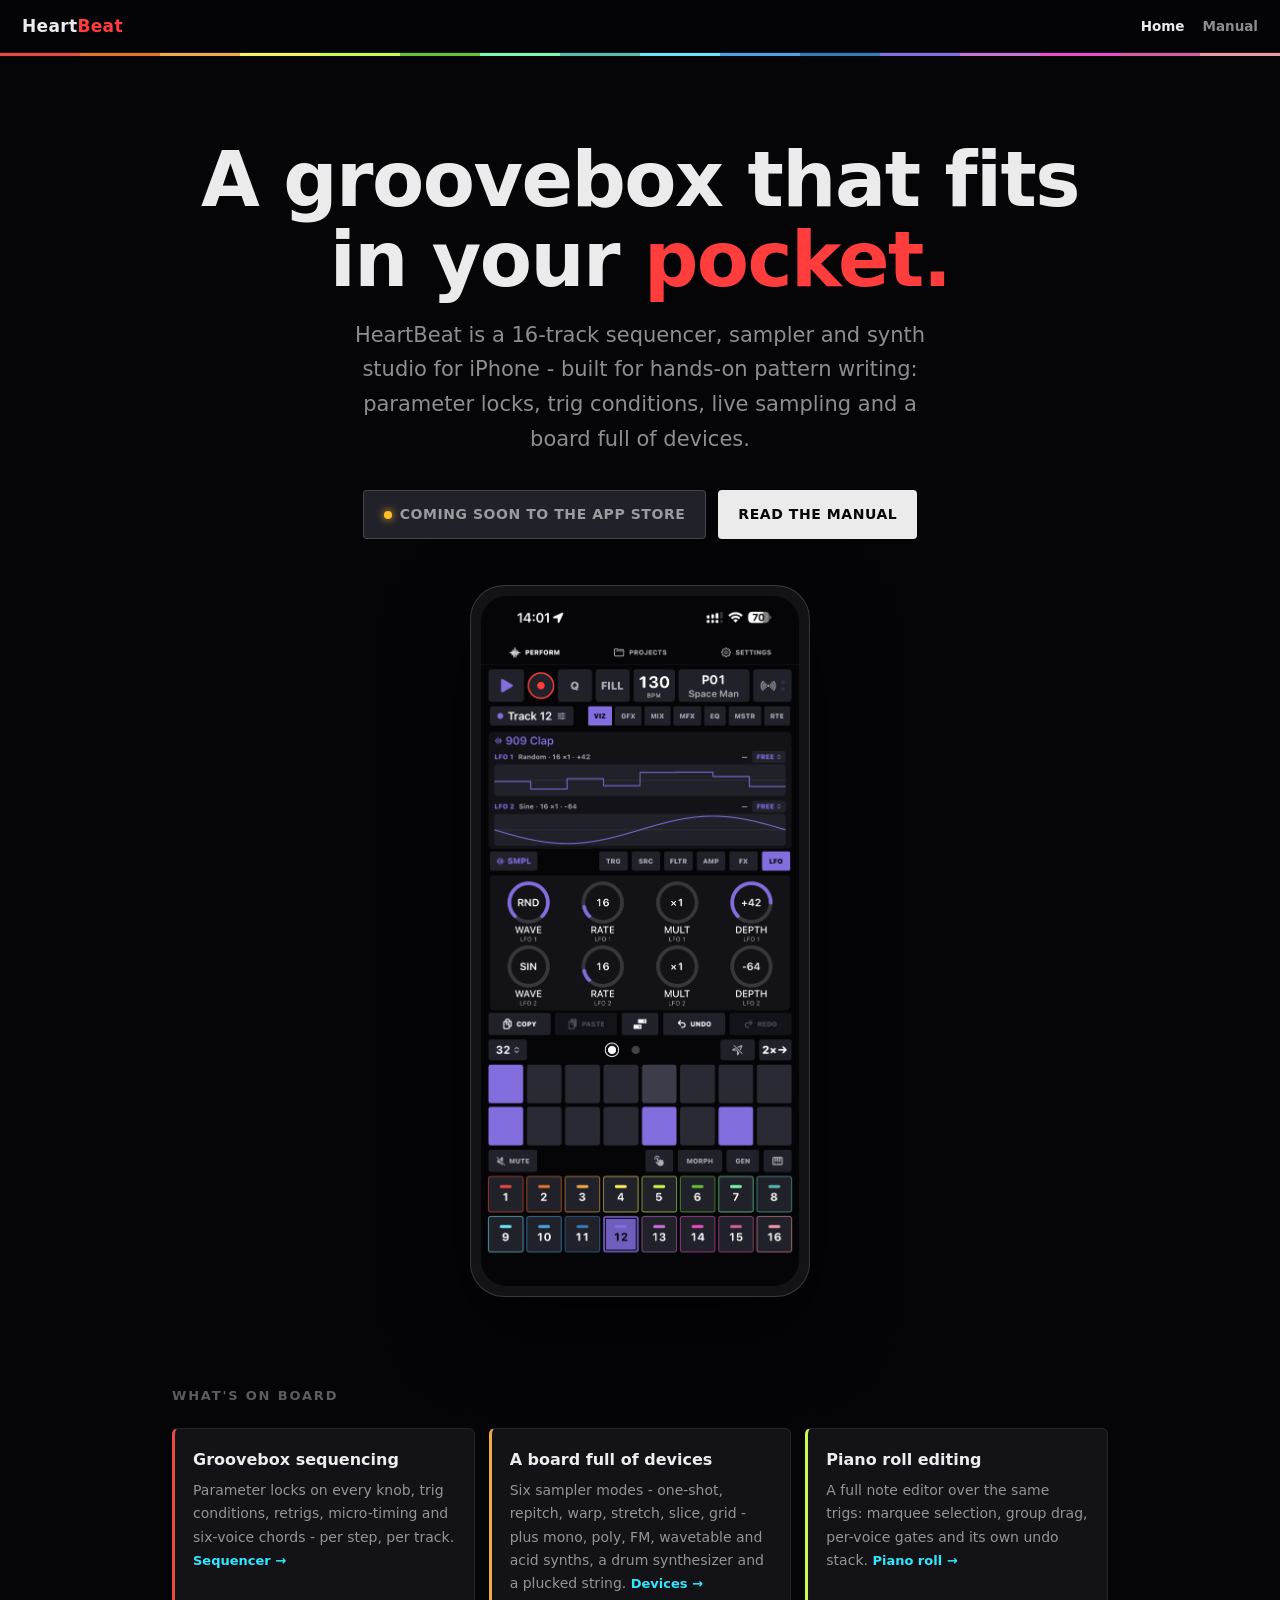
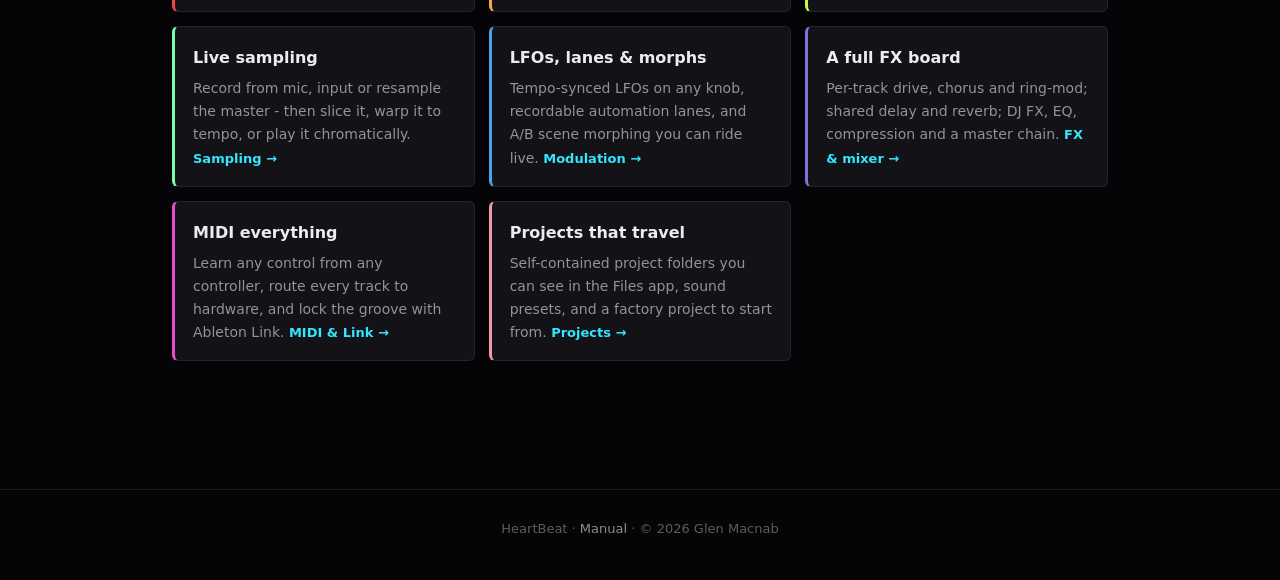
==== index.html @ 590a6a8e "Two instruments move in and projects fill an album: 808/909 drums, a Karplus string, 16 songs - Drum" ====
<!DOCTYPE html>
<html lang="en">
<head>
<meta charset="utf-8">
<meta name="viewport" content="width=device-width, initial-scale=1">
<title>HeartBeat · a groovebox in your pocket</title>
<meta name="description" content="HeartBeat is a groovebox-style sequencer, sampler and synth studio for iPhone: 16 tracks, parameter locks, trig conditions, a piano roll, live sampling and a full FX board.">
<link rel="stylesheet" href="style.css">
</head>
<body>

<header class="topbar">
  <a class="wordmark" href="index.html">Heart<span class="beat">Beat</span></a>
  <nav>
    <a href="index.html" class="active">Home</a>
    <a href="manual/index.html">Manual</a>
  </nav>
</header>
<div class="trackstripe"></div>

<section class="hero">
  <h1>A groovebox that fits<br>in your <span class="beat">pocket.</span></h1>
  <p class="tagline">
    HeartBeat is a 16-track sequencer, sampler and synth studio for iPhone  - 
    built for hands-on pattern writing: parameter locks, trig conditions,
    live sampling and a board full of devices.
  </p>
  <div class="cta-row">
    <span class="badge-soon"><span class="dot"></span>Coming soon to the App&nbsp;Store</span>
    <a class="btn-manual" href="manual/index.html">Read the manual</a>
  </div>

  <div class="phone">
    <img src="assets/shot-perform.png" alt="HeartBeat's Perform screen: transport, waveform display, knob page, step grid and track pads" width="860" height="1864">
  </div>
</section>

<section class="section">
  <h2>What's on board</h2>
  <div class="feature-grid">
    <div class="feature" style="--accent:var(--t0)">
      <h3>Groovebox sequencing</h3>
      <p>Parameter locks on every knob, trig conditions, retrigs, micro-timing
      and six-voice chords - per step, per track.
      <a href="manual/sequencer.html">Sequencer →</a></p>
    </div>
    <div class="feature" style="--accent:var(--t2)">
      <h3>A board full of devices</h3>
      <p>Six sampler modes - one-shot, repitch, warp, stretch, slice, grid  -
      plus mono, poly, FM, wavetable and acid synths, a drum synthesizer
      and a plucked string.
      <a href="manual/devices.html">Devices →</a></p>
    </div>
    <div class="feature" style="--accent:var(--t4)">
      <h3>Piano roll editing</h3>
      <p>A full note editor over the same trigs: marquee selection,
      group drag, per-voice gates and its own undo stack.
      <a href="manual/piano-roll.html">Piano roll →</a></p>
    </div>
    <div class="feature" style="--accent:var(--t6)">
      <h3>Live sampling</h3>
      <p>Record from mic, input or resample the master - then slice it, warp it
      to tempo, or play it chromatically.
      <a href="manual/sampling.html">Sampling →</a></p>
    </div>
    <div class="feature" style="--accent:var(--t9)">
      <h3>LFOs, lanes &amp; morphs</h3>
      <p>Tempo-synced LFOs on any knob, recordable automation lanes, and A/B
      scene morphing you can ride live.
      <a href="manual/modulation.html">Modulation →</a></p>
    </div>
    <div class="feature" style="--accent:var(--t11)">
      <h3>A full FX board</h3>
      <p>Per-track drive, chorus and ring-mod; shared delay and reverb; DJ FX,
      EQ, compression and a master chain.
      <a href="manual/fx-mixer.html">FX &amp; mixer →</a></p>
    </div>
    <div class="feature" style="--accent:var(--t13)">
      <h3>MIDI everything</h3>
      <p>Learn any control from any controller, route every track to hardware,
      and lock the groove with Ableton Link.
      <a href="manual/midi-link.html">MIDI &amp; Link →</a></p>
    </div>
    <div class="feature" style="--accent:var(--t15)">
      <h3>Projects that travel</h3>
      <p>Self-contained project folders you can see in the Files app, sound
      presets, and a factory project to start from.
      <a href="manual/projects.html">Projects →</a></p>
    </div>
  </div>
</section>

<footer>
  HeartBeat · <a href="manual/index.html">Manual</a> · © 2026 Glen Macnab
</footer>

</body>
</html>
---- style.css ----
/* HeartBeat site — the app's own visual language, translated to the web.
   Forced dark, one hue per track, cyan reserved for MIDI-learn, amber for locks,
   square corners. Colors sampled from HeartBeat/Theme.swift. */

:root {
  --bg: rgb(5, 5, 8);
  --surface: rgb(33, 33, 42);
  --elevated: rgb(18, 18, 23);
  --step-off: rgb(42, 42, 52);
  --step-accent: rgb(60, 60, 74);
  --hairline: rgba(255, 255, 255, 0.16);
  --hairline-soft: rgba(255, 255, 255, 0.08);
  --amber: rgb(255, 191, 38);
  --cyan: rgb(51, 230, 255);
  --red: rgb(255, 61, 61);
  --violet: rgb(194, 143, 255);
  --text: rgba(255, 255, 255, 0.92);
  --text-dim: rgba(255, 255, 255, 0.55);
  --text-faint: rgba(255, 255, 255, 0.35);

  /* The default track sweep (Theme.defaultTrackSlots) */
  --t0: rgb(235, 74, 65);   --t1: rgb(229, 116, 46);  --t2: rgb(242, 169, 72);
  --t3: rgb(252, 241, 94);  --t4: rgb(203, 249, 79);  --t5: rgb(103, 192, 57);
  --t6: rgb(122, 251, 175); --t7: rgb(86, 188, 175);  --t8: rgb(109, 230, 252);
  --t9: rgb(75, 162, 232);  --t10: rgb(54, 123, 187); --t11: rgb(132, 109, 221);
  --t12: rgb(202, 114, 222);--t13: rgb(235, 76, 206); --t14: rgb(212, 93, 158);
  --t15: rgb(240, 153, 167);

  --r: 4px;           /* the app's squared-up corner */
  --r-panel: 6px;
  --font: -apple-system, "SF Pro Text", system-ui, "Segoe UI", Roboto, sans-serif;
  --mono: ui-monospace, "SF Mono", SFMono-Regular, Menlo, Consolas, monospace;
}

* { margin: 0; padding: 0; box-sizing: border-box; }

html { scroll-behavior: smooth; }

body {
  background: var(--bg);
  color: var(--text);
  font-family: var(--font);
  font-size: 16px;
  line-height: 1.65;
  -webkit-font-smoothing: antialiased;
}

::selection { background: rgba(51, 230, 255, 0.25); }

a { color: var(--cyan); text-decoration: none; }
a:hover { text-decoration: underline; }

code {
  font-family: var(--mono);
  font-size: 0.85em;
  background: var(--surface);
  border: 1px solid var(--hairline-soft);
  border-radius: 3px;
  padding: 0.1em 0.4em;
}

/* ---------- chrome shared by every page ---------- */

.topbar {
  position: sticky;
  top: 0;
  z-index: 50;
  display: flex;
  align-items: center;
  gap: 14px;
  padding: 12px 22px;
  background: rgba(5, 5, 8, 0.88);
  backdrop-filter: blur(12px);
  -webkit-backdrop-filter: blur(12px);
  border-bottom: 1px solid var(--hairline-soft);
}

.topbar .wordmark {
  font-weight: 800;
  font-size: 17px;
  letter-spacing: 0.02em;
  color: var(--text);
}
.topbar .wordmark:hover { text-decoration: none; }
.topbar .wordmark .beat { color: var(--red); }

.topbar nav { margin-left: auto; display: flex; gap: 18px; }
.topbar nav a {
  color: var(--text-dim);
  font-size: 13.5px;
  font-weight: 600;
}
.topbar nav a:hover { color: var(--text); text-decoration: none; }
.topbar nav a.active { color: var(--text); }

/* The 16-track rainbow hairline — the site's signature stripe. */
.trackstripe {
  height: 3px;
  background: linear-gradient(90deg,
    var(--t0) 0 6.25%,  var(--t1) 0 12.5%,  var(--t2) 0 18.75%, var(--t3) 0 25%,
    var(--t4) 0 31.25%, var(--t5) 0 37.5%,  var(--t6) 0 43.75%, var(--t7) 0 50%,
    var(--t8) 0 56.25%, var(--t9) 0 62.5%,  var(--t10) 0 68.75%, var(--t11) 0 75%,
    var(--t12) 0 81.25%, var(--t13) 0 87.5%, var(--t14) 0 93.75%, var(--t15) 0 100%);
}

footer {
  margin-top: 80px;
  padding: 28px 22px 40px;
  border-top: 1px solid var(--hairline-soft);
  color: var(--text-faint);
  font-size: 13px;
  text-align: center;
}
footer a { color: var(--text-dim); }

/* ---------- landing ---------- */

.hero {
  max-width: 980px;
  margin: 0 auto;
  padding: 84px 22px 40px;
  text-align: center;
}

.hero h1 {
  font-size: clamp(42px, 8vw, 76px);
  font-weight: 800;
  letter-spacing: -0.02em;
  line-height: 1.05;
}
.hero h1 .beat { color: var(--red); }

.hero .tagline {
  margin: 18px auto 0;
  max-width: 620px;
  font-size: clamp(17px, 2.6vw, 21px);
  color: var(--text-dim);
}

.hero .cta-row {
  margin-top: 34px;
  display: flex;
  gap: 12px;
  justify-content: center;
  flex-wrap: wrap;
}

.badge-soon {
  display: inline-flex;
  align-items: center;
  gap: 8px;
  padding: 12px 20px;
  background: var(--surface);
  border: 1px solid var(--hairline);
  border-radius: var(--r);
  font-weight: 700;
  font-size: 14px;
  color: var(--text-dim);
  letter-spacing: 0.04em;
  text-transform: uppercase;
}
.badge-soon .dot {
  width: 8px; height: 8px; border-radius: 50%;
  background: var(--amber);
  box-shadow: 0 0 8px var(--amber);
}

.btn-manual {
  display: inline-flex;
  align-items: center;
  padding: 12px 20px;
  background: var(--text);
  color: var(--bg) !important;
  border-radius: var(--r);
  font-weight: 700;
  font-size: 14px;
  letter-spacing: 0.04em;
  text-transform: uppercase;
}
.btn-manual:hover { text-decoration: none; opacity: 0.85; }

.section {
  max-width: 980px;
  margin: 0 auto;
  padding: 48px 22px;
}

.section h2 {
  font-size: 13px;
  font-weight: 800;
  letter-spacing: 0.14em;
  text-transform: uppercase;
  color: var(--text-faint);
  margin-bottom: 22px;
}

.feature-grid {
  display: grid;
  grid-template-columns: repeat(auto-fill, minmax(280px, 1fr));
  gap: 14px;
}

.feature {
  background: var(--elevated);
  border: 1px solid var(--hairline-soft);
  border-left: 3px solid var(--accent, var(--t8));
  border-radius: var(--r-panel);
  padding: 18px 18px 16px;
}
.feature h3 { font-size: 16px; font-weight: 700; margin-bottom: 6px; }
.feature p { font-size: 14px; color: var(--text-dim); }
.feature a { font-size: 13px; font-weight: 600; }

/* ---------- screenshots ---------- */

.phone {
  max-width: 340px;
  margin: 46px auto 0;
  border: 1px solid var(--hairline);
  border-radius: 34px;
  padding: 10px;
  background: var(--elevated);
  box-shadow: 0 30px 80px rgba(0, 0, 0, 0.6);
}
.phone img {
  display: block;
  width: 100%;
  height: auto;
  border-radius: 26px;
}

.shot {
  display: block;
  width: min(320px, 100%);
  height: auto;
  margin: 20px auto;
  border: 1px solid var(--hairline-soft);
  border-radius: 14px;
}
.shot-row {
  display: flex;
  gap: 14px;
  flex-wrap: wrap;
  justify-content: center;
  margin: 20px 0;
}
.shot-row .shot { margin: 0; flex: 0 1 240px; }

/* ---------- manual layout ---------- */

.manual {
  display: grid;
  grid-template-columns: 230px minmax(0, 1fr);
  gap: 40px;
  max-width: 1080px;
  margin: 0 auto;
  padding: 34px 22px 60px;
}

.manual aside {
  position: sticky;
  top: 76px;
  align-self: start;
  font-size: 13.5px;
}
.manual aside .group {
  font-size: 10.5px;
  font-weight: 800;
  letter-spacing: 0.12em;
  text-transform: uppercase;
  color: var(--text-faint);
  margin: 18px 0 6px;
}
.manual aside a {
  display: block;
  color: var(--text-dim);
  padding: 4px 10px;
  border-left: 2px solid transparent;
  font-weight: 600;
}
.manual aside a:hover { color: var(--text); text-decoration: none; }
.manual aside a.here {
  color: var(--text);
  border-left-color: var(--accent, var(--cyan));
  background: linear-gradient(90deg, rgba(255,255,255,0.05), transparent);
}

.manual article { min-width: 0; }

.manual article h1 {
  font-size: 34px;
  font-weight: 800;
  letter-spacing: -0.01em;
  margin-bottom: 6px;
}
.manual article .lede {
  color: var(--text-dim);
  font-size: 17px;
  margin-bottom: 30px;
  max-width: 62ch;
}
.manual article h2 {
  font-size: 22px;
  font-weight: 800;
  margin: 44px 0 12px;
  padding-top: 18px;
  border-top: 1px solid var(--hairline-soft);
}
.manual article h2:first-of-type { border-top: none; padding-top: 0; }
.manual article h3 {
  font-size: 16px;
  font-weight: 700;
  margin: 26px 0 8px;
}
.manual article p { margin: 10px 0; max-width: 70ch; }
.manual article ul, .manual article ol { margin: 10px 0 10px 22px; max-width: 66ch; }
.manual article li { margin: 5px 0; }

/* a physical control / button name */
.key {
  display: inline-block;
  font-size: 0.8em;
  font-weight: 800;
  letter-spacing: 0.05em;
  background: var(--surface);
  border: 1px solid var(--hairline);
  border-bottom-width: 2px;
  border-radius: 3px;
  padding: 0.05em 0.5em;
  vertical-align: 0.05em;
}
.key.amber { color: var(--amber); }
.key.cyan { color: var(--cyan); }
.key.red { color: var(--red); }

/* callouts */
.tip, .note {
  border-radius: var(--r-panel);
  border: 1px solid var(--hairline-soft);
  padding: 12px 16px;
  margin: 16px 0;
  font-size: 14.5px;
  max-width: 70ch;
  background: var(--elevated);
}
.tip { border-left: 3px solid var(--t6); }
.note { border-left: 3px solid var(--amber); }
.tip strong:first-child, .note strong:first-child {
  text-transform: uppercase;
  font-size: 11px;
  letter-spacing: 0.1em;
  display: block;
  margin-bottom: 3px;
  color: var(--text-dim);
}

/* parameter tables */
table {
  width: 100%;
  border-collapse: collapse;
  margin: 14px 0 22px;
  font-size: 14px;
}
th {
  text-align: left;
  font-size: 10.5px;
  font-weight: 800;
  letter-spacing: 0.1em;
  text-transform: uppercase;
  color: var(--text-faint);
  padding: 6px 12px;
  border-bottom: 1px solid var(--hairline);
}
td {
  padding: 7px 12px;
  border-bottom: 1px solid var(--hairline-soft);
  vertical-align: top;
}
td:first-child {
  font-family: var(--mono);
  font-size: 12.5px;
  font-weight: 700;
  white-space: nowrap;
}
td:last-child { color: var(--text-dim); }
.tablewrap { overflow-x: auto; }

/* page-turn footer nav */
.pagenav {
  display: flex;
  justify-content: space-between;
  gap: 12px;
  margin-top: 56px;
  padding-top: 18px;
  border-top: 1px solid var(--hairline-soft);
}
.pagenav a {
  background: var(--elevated);
  border: 1px solid var(--hairline-soft);
  border-radius: var(--r);
  padding: 12px 16px;
  font-weight: 700;
  font-size: 14px;
  color: var(--text);
  flex: 0 1 auto;
}
.pagenav a small {
  display: block;
  font-weight: 600;
  font-size: 10.5px;
  letter-spacing: 0.1em;
  text-transform: uppercase;
  color: var(--text-faint);
}
.pagenav a:hover { text-decoration: none; border-color: var(--hairline); }
.pagenav .next { margin-left: auto; text-align: right; }

@media (max-width: 760px) {
  .manual { grid-template-columns: 1fr; gap: 8px; }
  .manual aside {
    position: static;
    display: flex;
    flex-wrap: wrap;
    gap: 2px 10px;
    padding-bottom: 14px;
    border-bottom: 1px solid var(--hairline-soft);
  }
  .manual aside .group { width: 100%; margin: 8px 0 2px; }
  .manual aside a { border-left: none; padding: 2px 4px; }
}
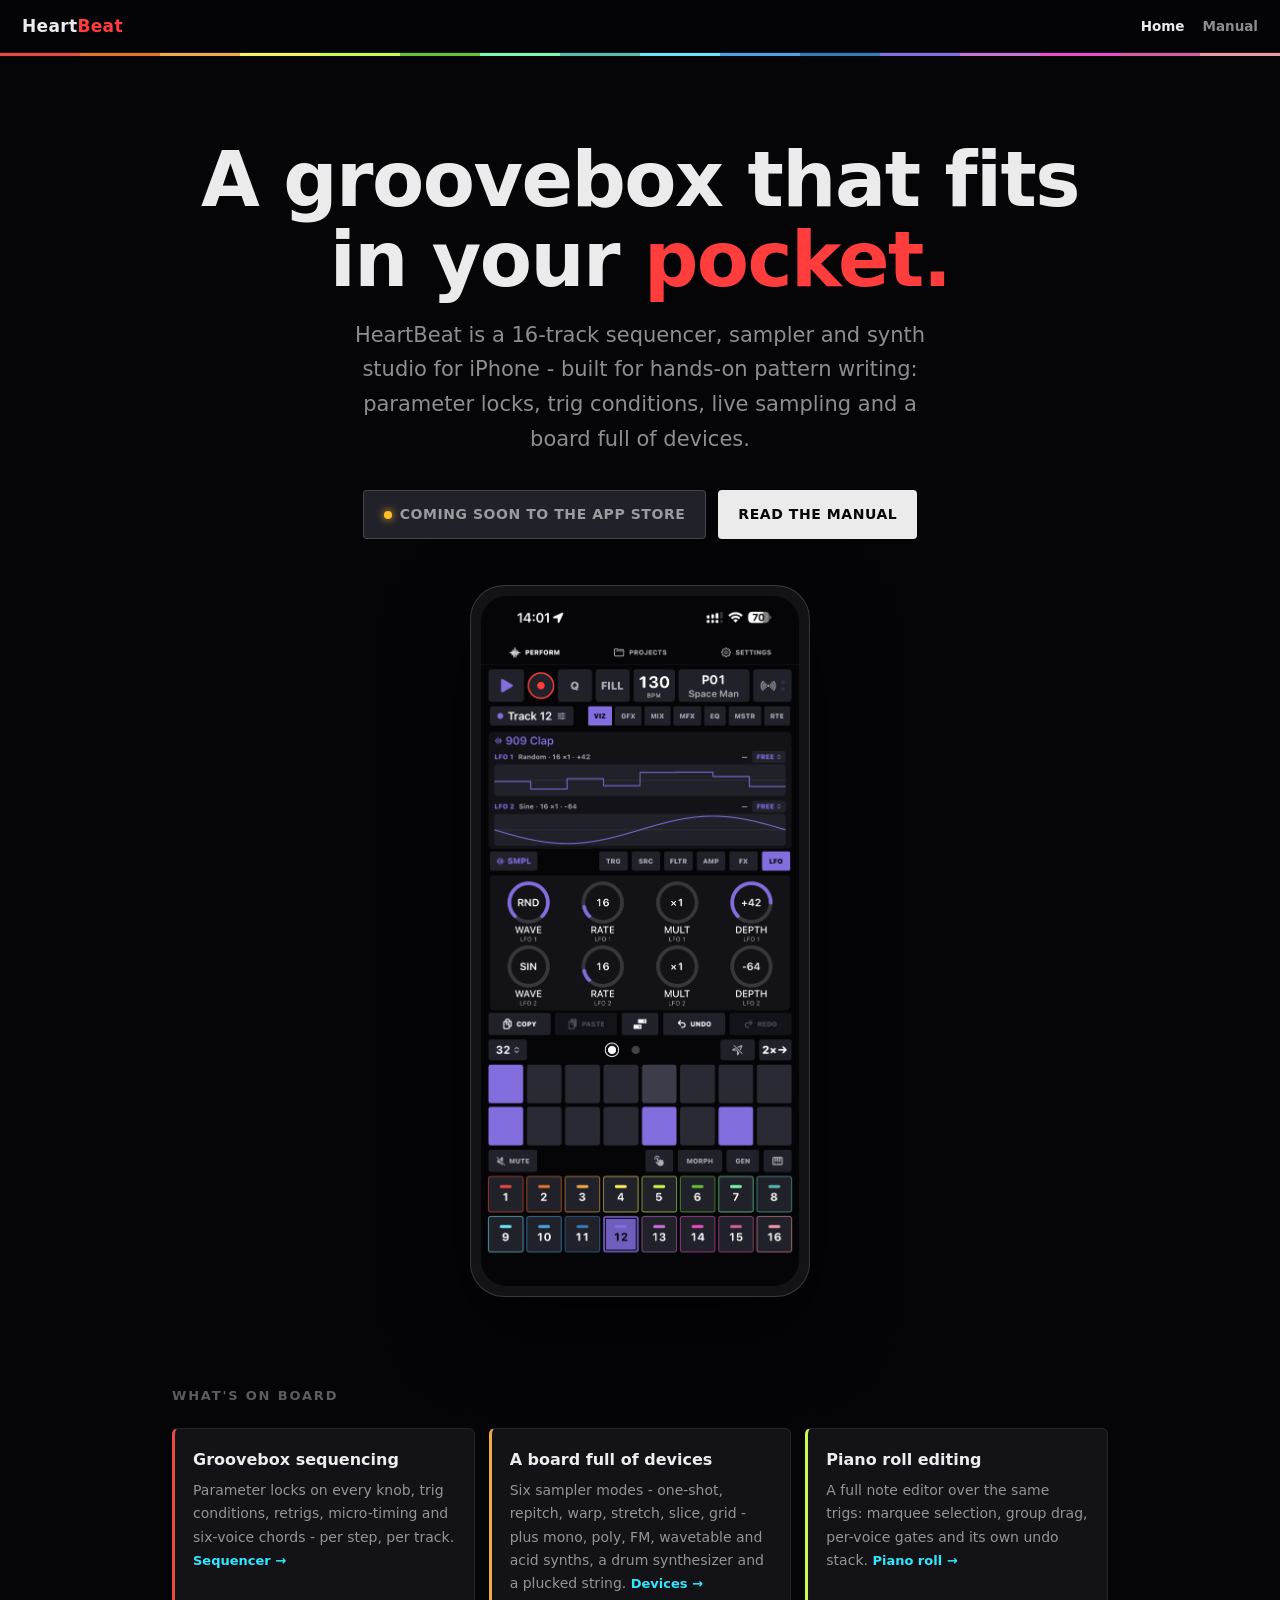
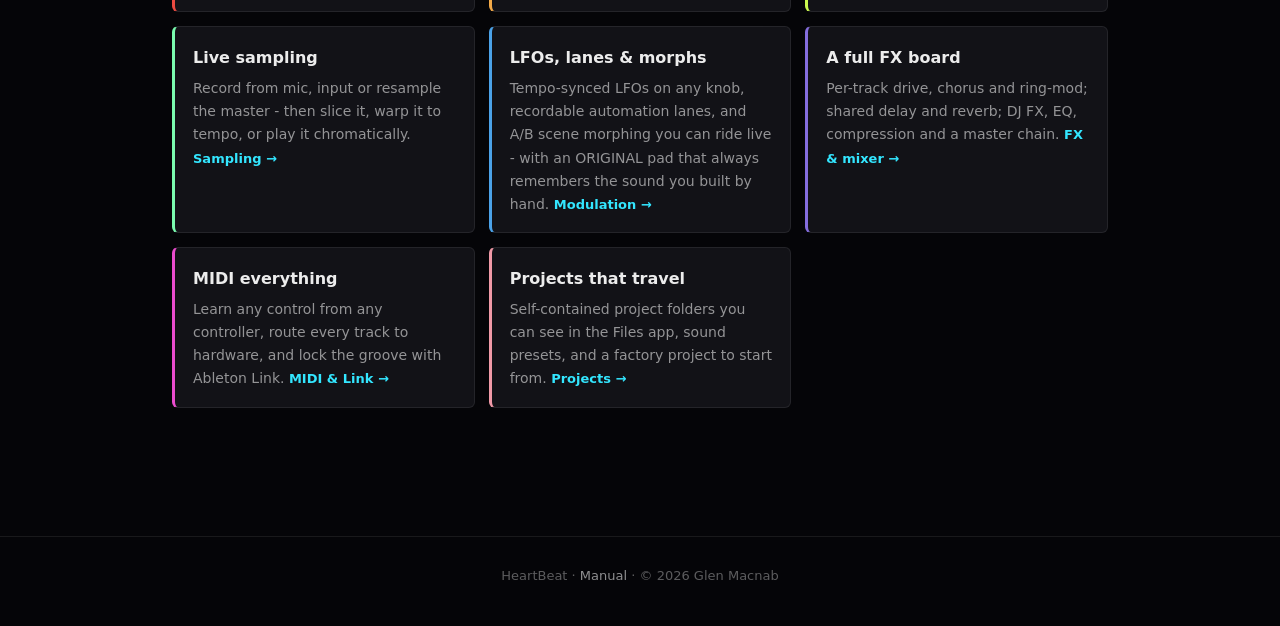
==== commit 56092d4c: "The manual learns what build 8 knows: ORIGINAL's safety net, project colors, the named header Co-Aut" ====
--- a/index.html
+++ b/index.html
@@ -66,7 +66,8 @@
     <div class="feature" style="--accent:var(--t9)">
       <h3>LFOs, lanes &amp; morphs</h3>
       <p>Tempo-synced LFOs on any knob, recordable automation lanes, and A/B
-      scene morphing you can ride live.
+      scene morphing you can ride live - with an ORIGINAL pad that always
+      remembers the sound you built by hand.
       <a href="manual/modulation.html">Modulation →</a></p>
     </div>
     <div class="feature" style="--accent:var(--t11)">
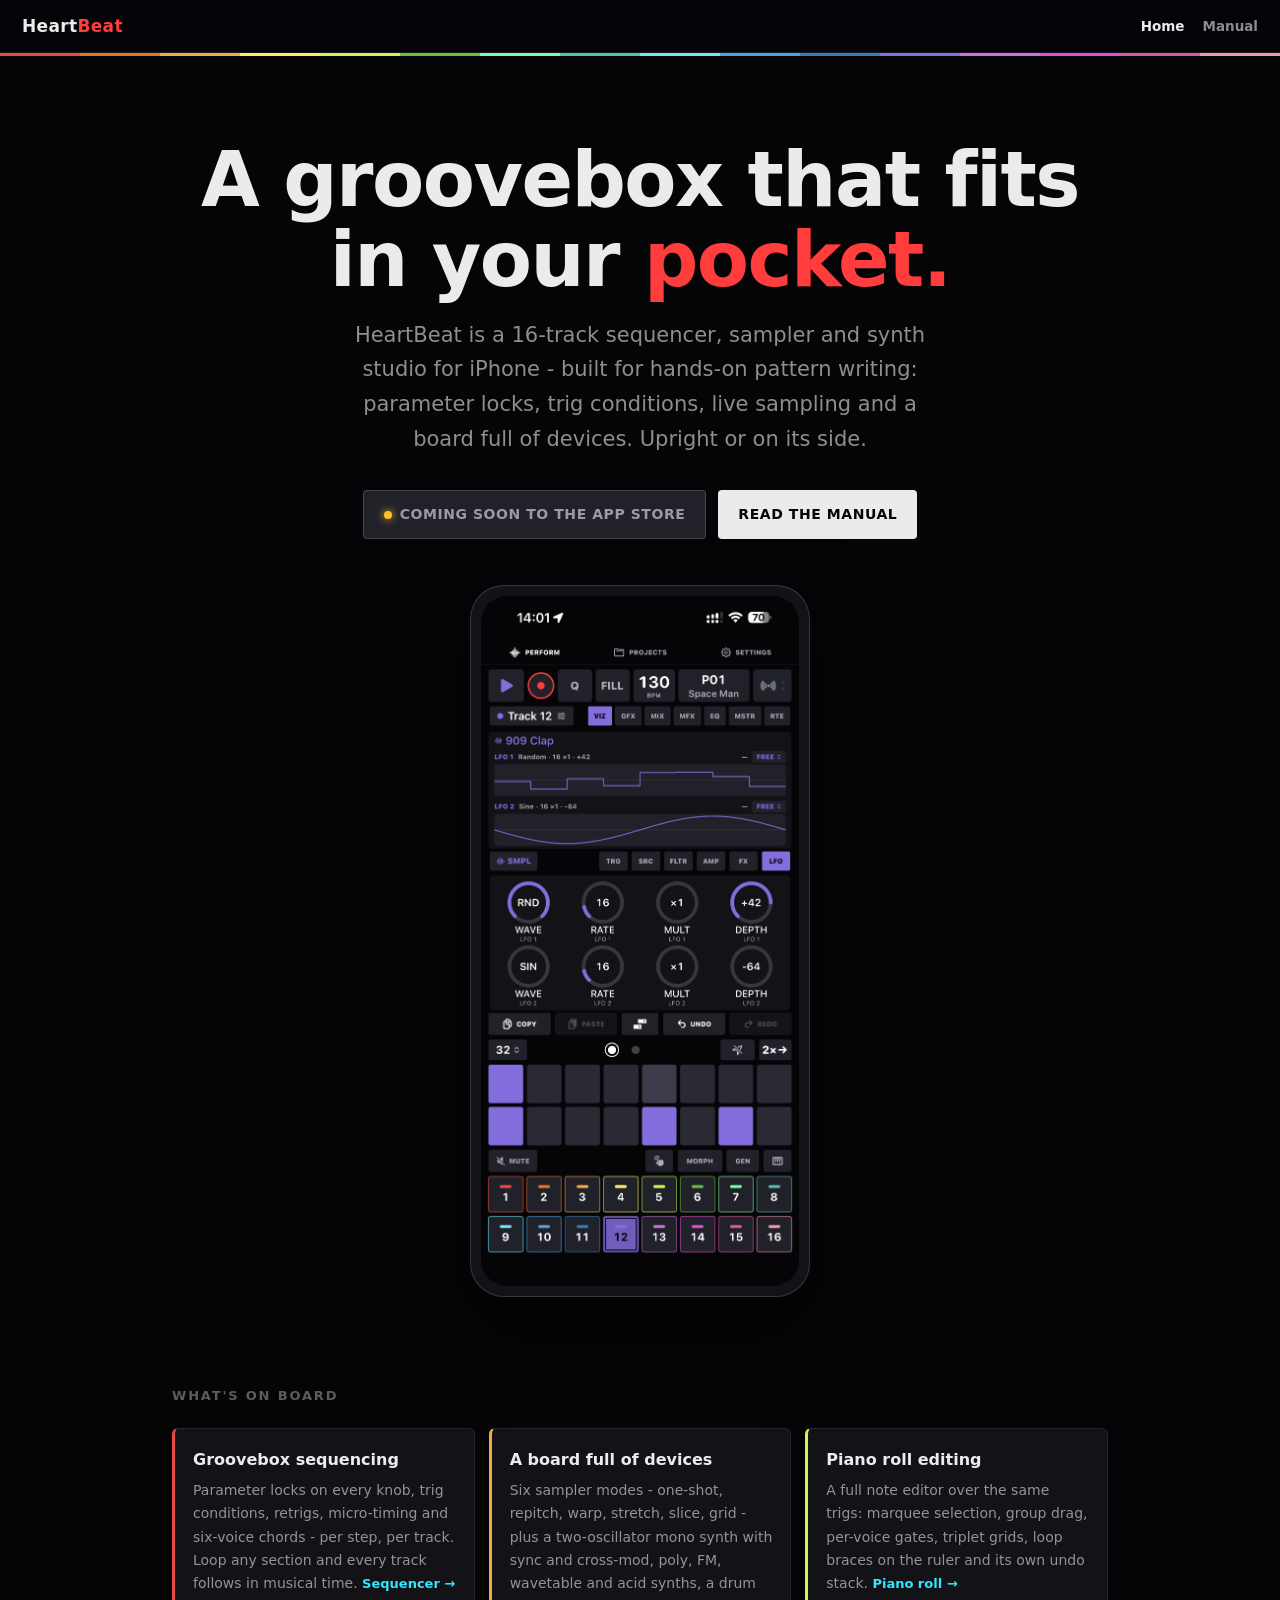
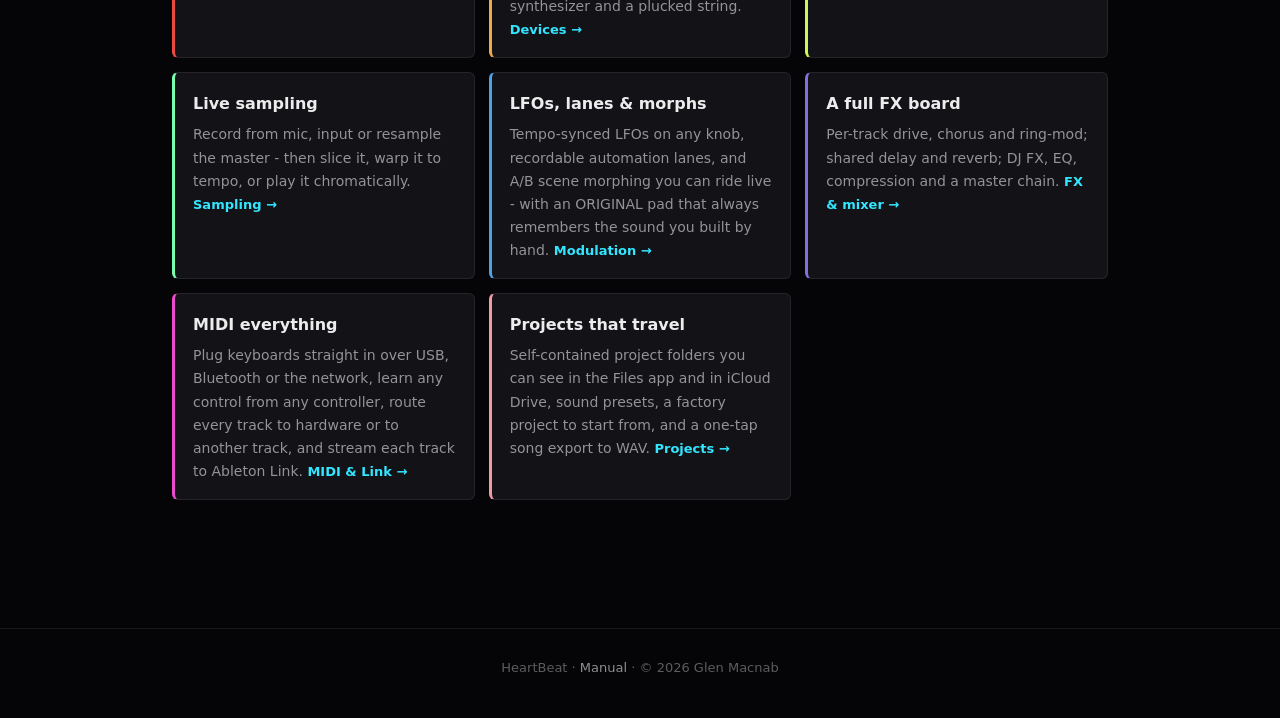
==== commit ba706a7f: "The website catches up: section loops, direct MIDI input, the mono synth's second oscillator and mor" ====
--- a/index.html
+++ b/index.html
@@ -21,9 +21,9 @@
 <section class="hero">
   <h1>A groovebox that fits<br>in your <span class="beat">pocket.</span></h1>
   <p class="tagline">
-    HeartBeat is a 16-track sequencer, sampler and synth studio for iPhone  - 
+    HeartBeat is a 16-track sequencer, sampler and synth studio for iPhone  -
     built for hands-on pattern writing: parameter locks, trig conditions,
-    live sampling and a board full of devices.
+    live sampling and a board full of devices. Upright or on its side.
   </p>
   <div class="cta-row">
     <span class="badge-soon"><span class="dot"></span>Coming soon to the App&nbsp;Store</span>
@@ -41,20 +41,22 @@
     <div class="feature" style="--accent:var(--t0)">
       <h3>Groovebox sequencing</h3>
       <p>Parameter locks on every knob, trig conditions, retrigs, micro-timing
-      and six-voice chords - per step, per track.
+      and six-voice chords - per step, per track. Loop any section and every
+      track follows in musical time.
       <a href="manual/sequencer.html">Sequencer →</a></p>
     </div>
     <div class="feature" style="--accent:var(--t2)">
       <h3>A board full of devices</h3>
       <p>Six sampler modes - one-shot, repitch, warp, stretch, slice, grid  -
-      plus mono, poly, FM, wavetable and acid synths, a drum synthesizer
-      and a plucked string.
+      plus a two-oscillator mono synth with sync and cross-mod, poly, FM,
+      wavetable and acid synths, a drum synthesizer and a plucked string.
       <a href="manual/devices.html">Devices →</a></p>
     </div>
     <div class="feature" style="--accent:var(--t4)">
       <h3>Piano roll editing</h3>
       <p>A full note editor over the same trigs: marquee selection,
-      group drag, per-voice gates and its own undo stack.
+      group drag, per-voice gates, triplet grids, loop braces on the ruler
+      and its own undo stack.
       <a href="manual/piano-roll.html">Piano roll →</a></p>
     </div>
     <div class="feature" style="--accent:var(--t6)">
@@ -78,14 +80,16 @@
     </div>
     <div class="feature" style="--accent:var(--t13)">
       <h3>MIDI everything</h3>
-      <p>Learn any control from any controller, route every track to hardware,
-      and lock the groove with Ableton Link.
+      <p>Plug keyboards straight in over USB, Bluetooth or the network, learn
+      any control from any controller, route every track to hardware or to
+      another track, and stream each track to Ableton Link.
       <a href="manual/midi-link.html">MIDI &amp; Link →</a></p>
     </div>
     <div class="feature" style="--accent:var(--t15)">
       <h3>Projects that travel</h3>
-      <p>Self-contained project folders you can see in the Files app, sound
-      presets, and a factory project to start from.
+      <p>Self-contained project folders you can see in the Files app and in
+      iCloud Drive, sound presets, a factory project to start from, and a
+      one-tap song export to WAV.
       <a href="manual/projects.html">Projects →</a></p>
     </div>
   </div>
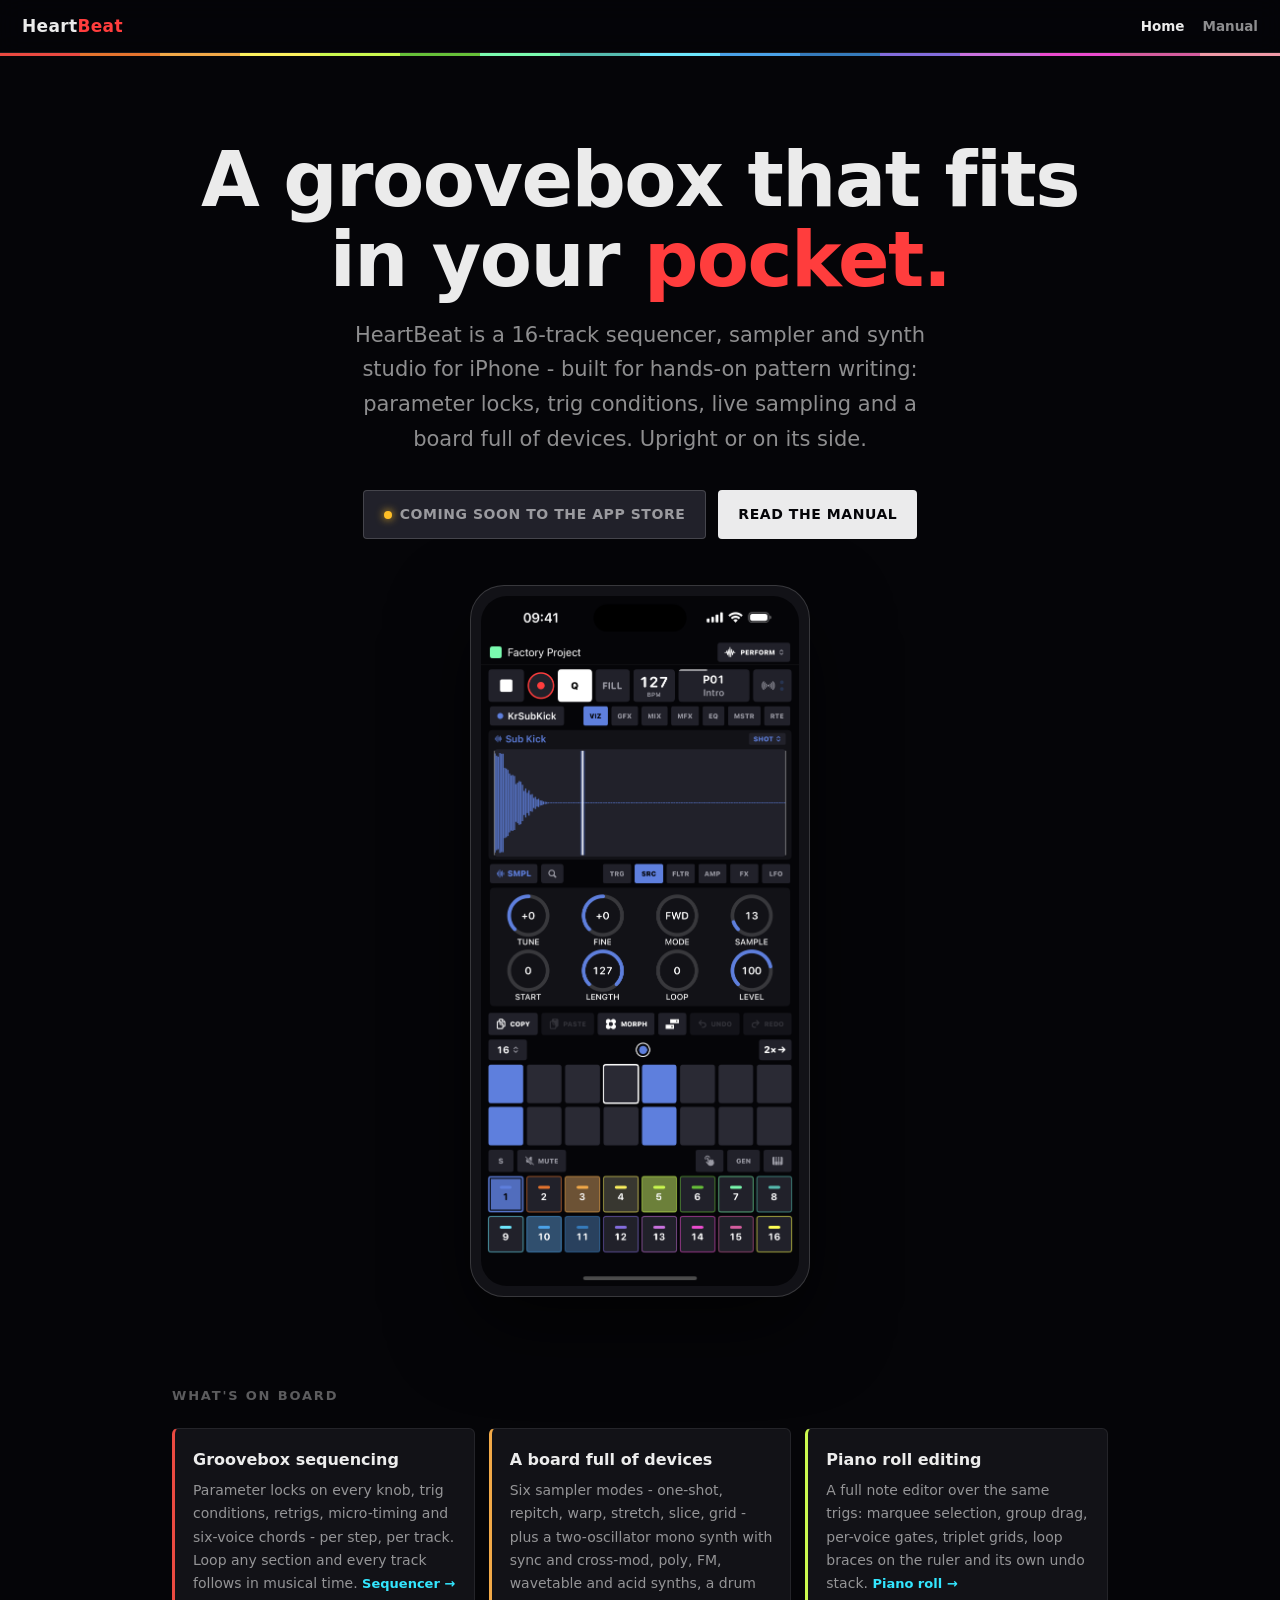
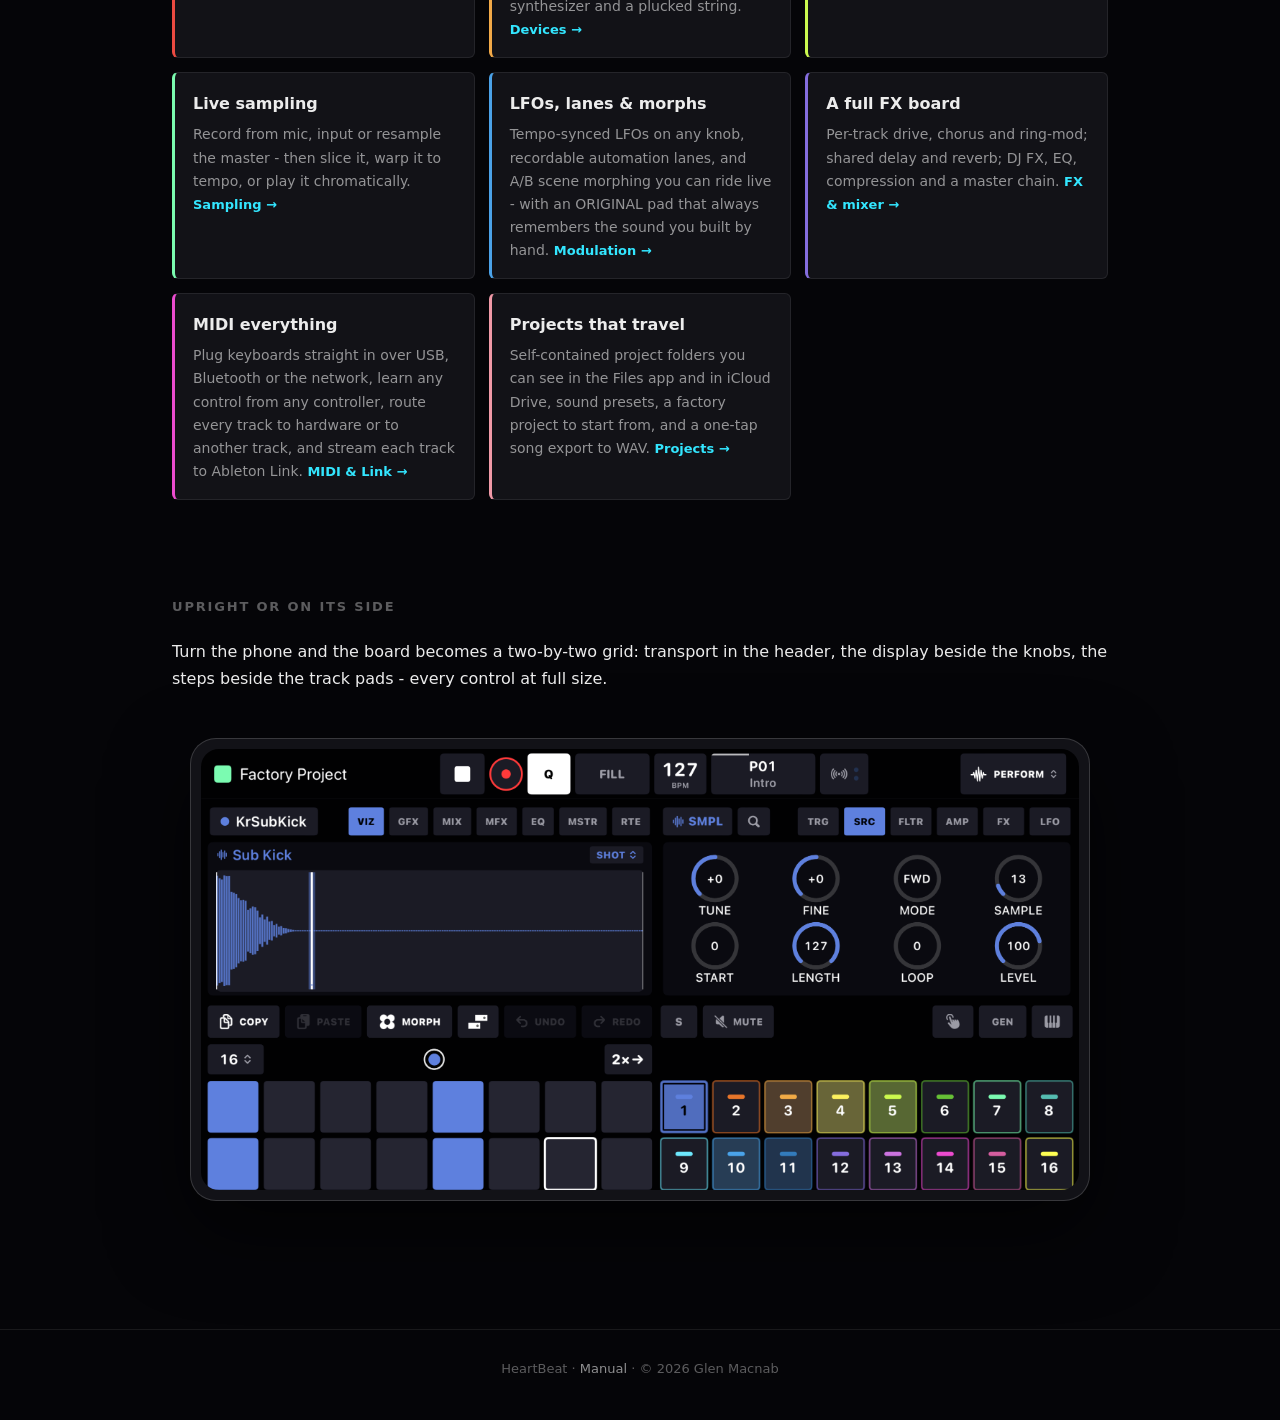
==== commit 7935d274: "The website's screenshots catch up: sixteen fresh captures, landscape included Every existing shot r" ====
--- a/index.html
+++ b/index.html
@@ -95,6 +95,16 @@
   </div>
 </section>
 
+<section class="section">
+  <h2>Upright or on its side</h2>
+  <p class="tagline">Turn the phone and the board becomes a two-by-two grid:
+  transport in the header, the display beside the knobs, the steps beside the
+  track pads - every control at full size.</p>
+  <div class="phone wide">
+    <img src="assets/shot-landscape.png" alt="HeartBeat's Perform screen in landscape: the transport in the header, the waveform display beside the knob page, and the step grid beside the track pads" width="2442" height="1227">
+  </div>
+</section>
+
 <footer>
   HeartBeat · <a href="manual/index.html">Manual</a> · © 2026 Glen Macnab
 </footer>
--- a/style.css
+++ b/style.css
@@ -245,6 +245,10 @@
   margin: 20px 0;
 }
 .shot-row .shot { margin: 0; flex: 0 1 240px; }
+/* A sideways-phone capture: full column width, gentler corners. */
+.shot.wide { width: 100%; max-width: 860px; border-radius: 10px; }
+.phone.wide { max-width: 900px; border-radius: 26px; }
+.phone.wide img { border-radius: 18px; }
 
 /* ---------- manual layout ---------- */
 
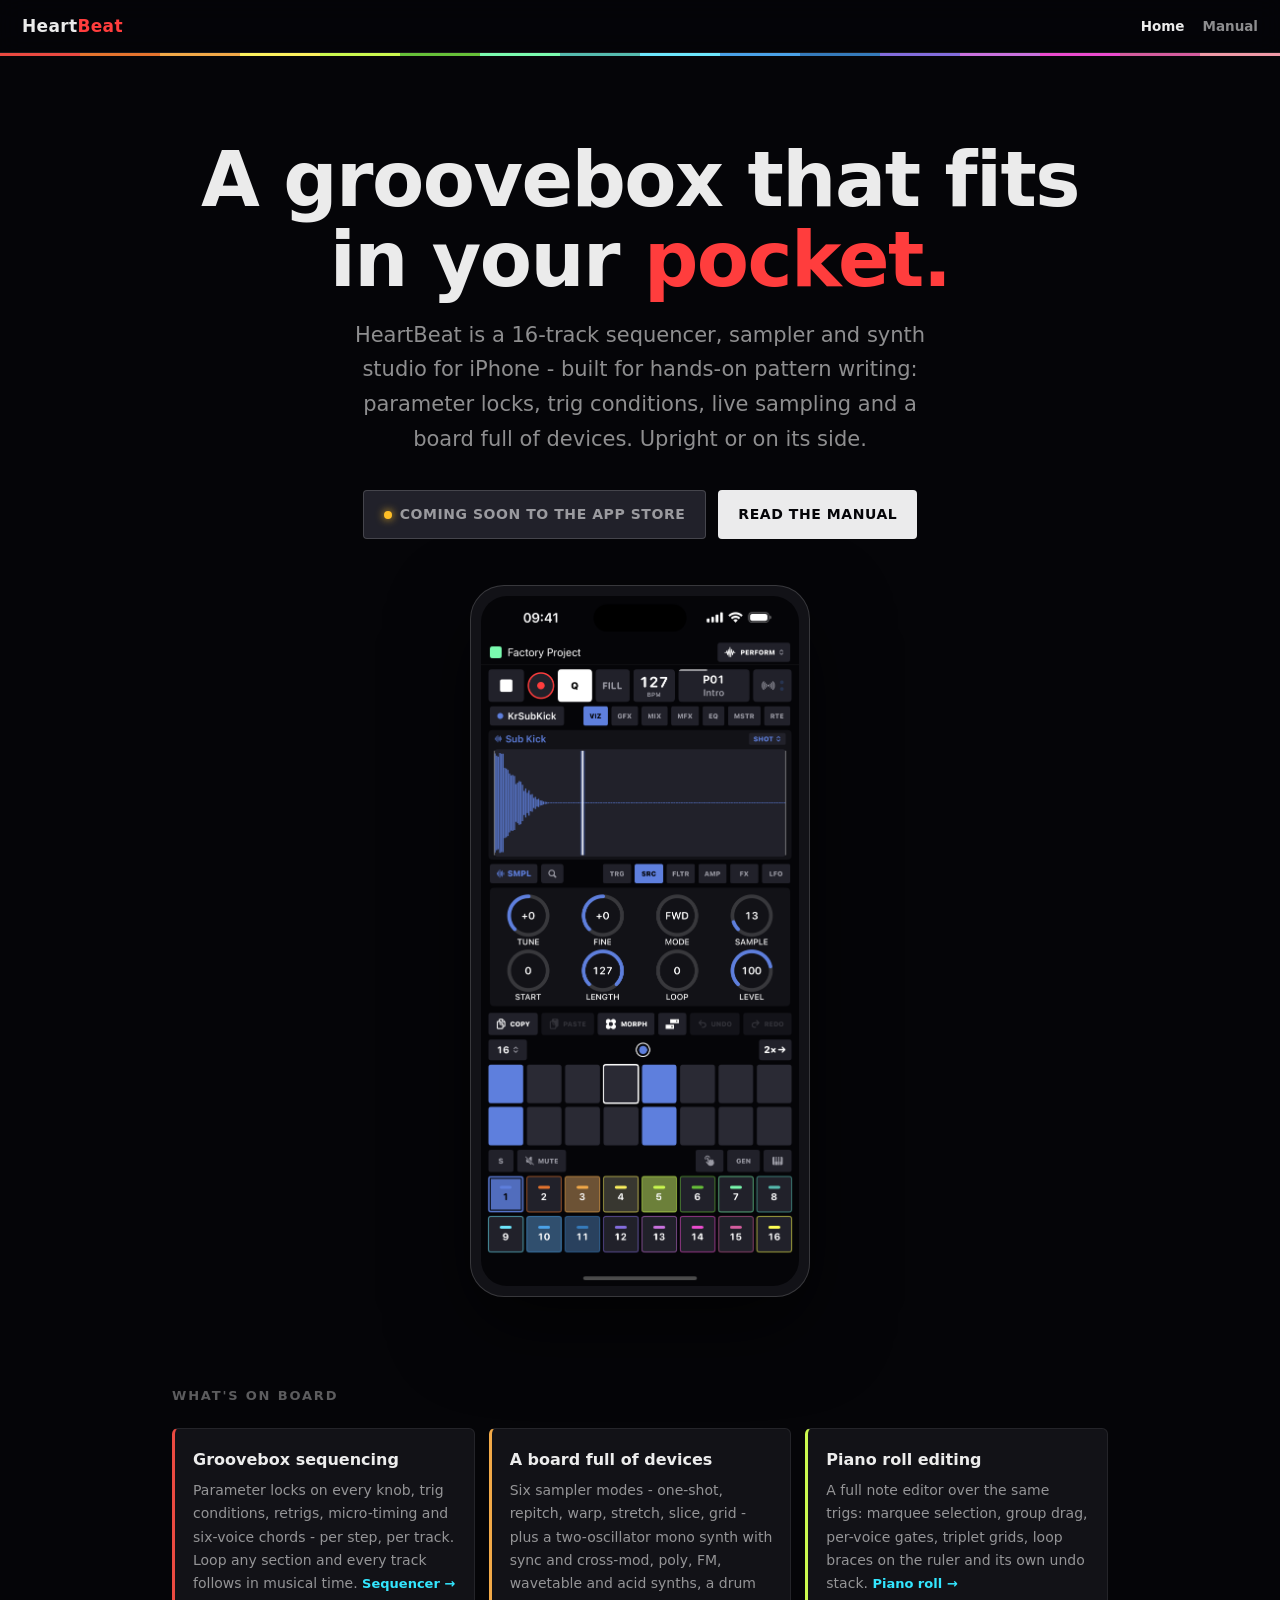
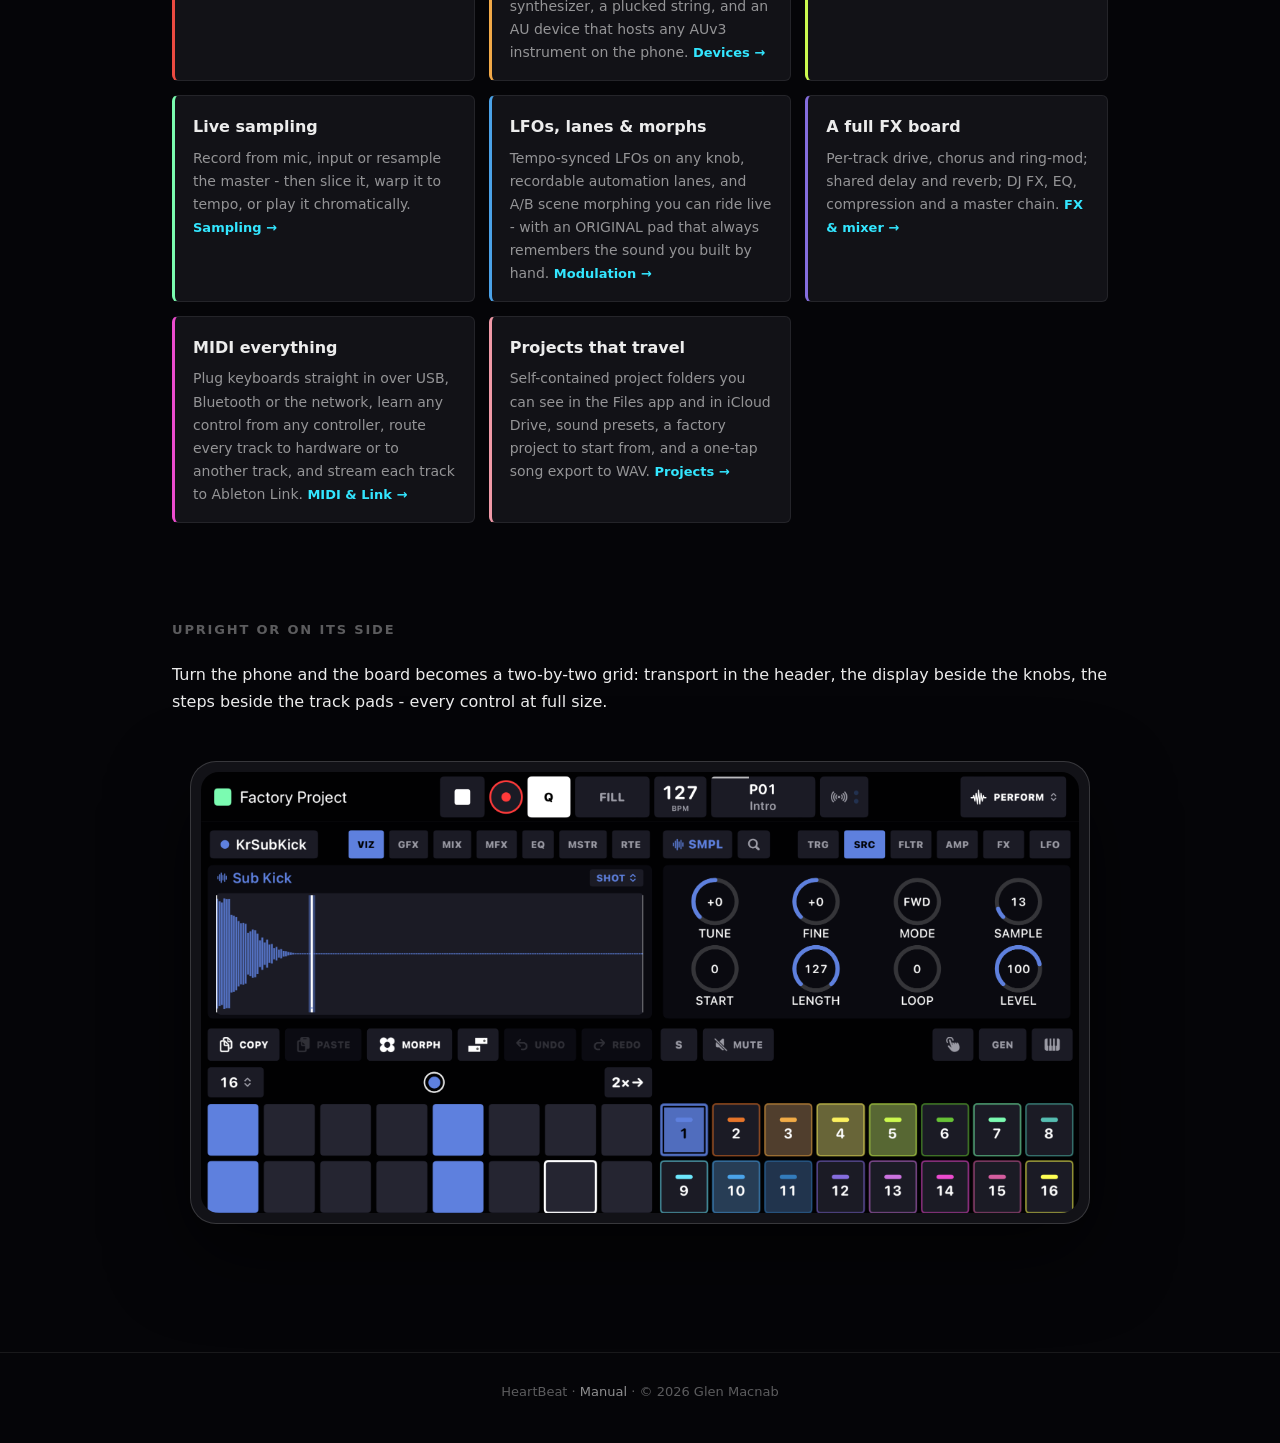
==== commit 8367e37c: "An AU device hosts AUv3 instruments as a tenth machine TrackMachine gains .auSynth, an internal mach" ====
--- a/index.html
+++ b/index.html
@@ -49,7 +49,8 @@
       <h3>A board full of devices</h3>
       <p>Six sampler modes - one-shot, repitch, warp, stretch, slice, grid  -
       plus a two-oscillator mono synth with sync and cross-mod, poly, FM,
-      wavetable and acid synths, a drum synthesizer and a plucked string.
+      wavetable and acid synths, a drum synthesizer, a plucked string, and an
+      AU device that hosts any AUv3 instrument on the phone.
       <a href="manual/devices.html">Devices →</a></p>
     </div>
     <div class="feature" style="--accent:var(--t4)">
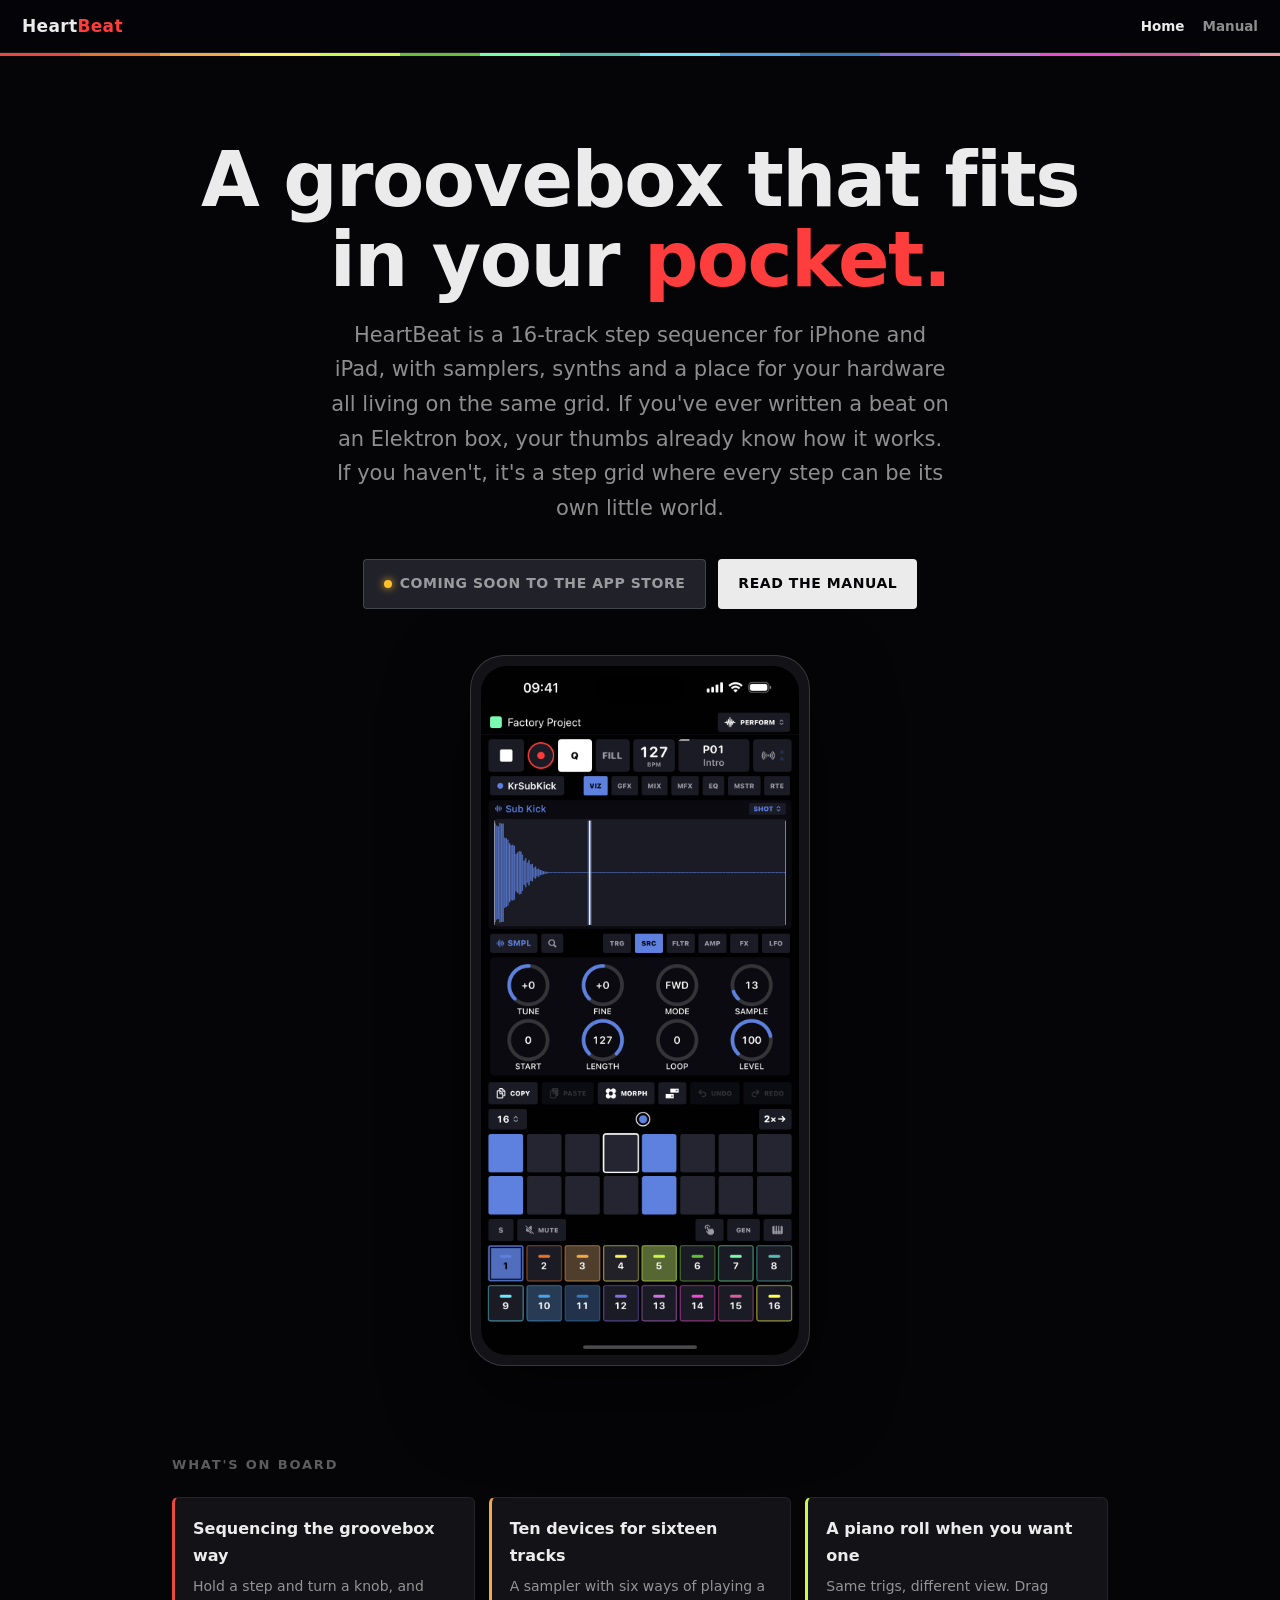
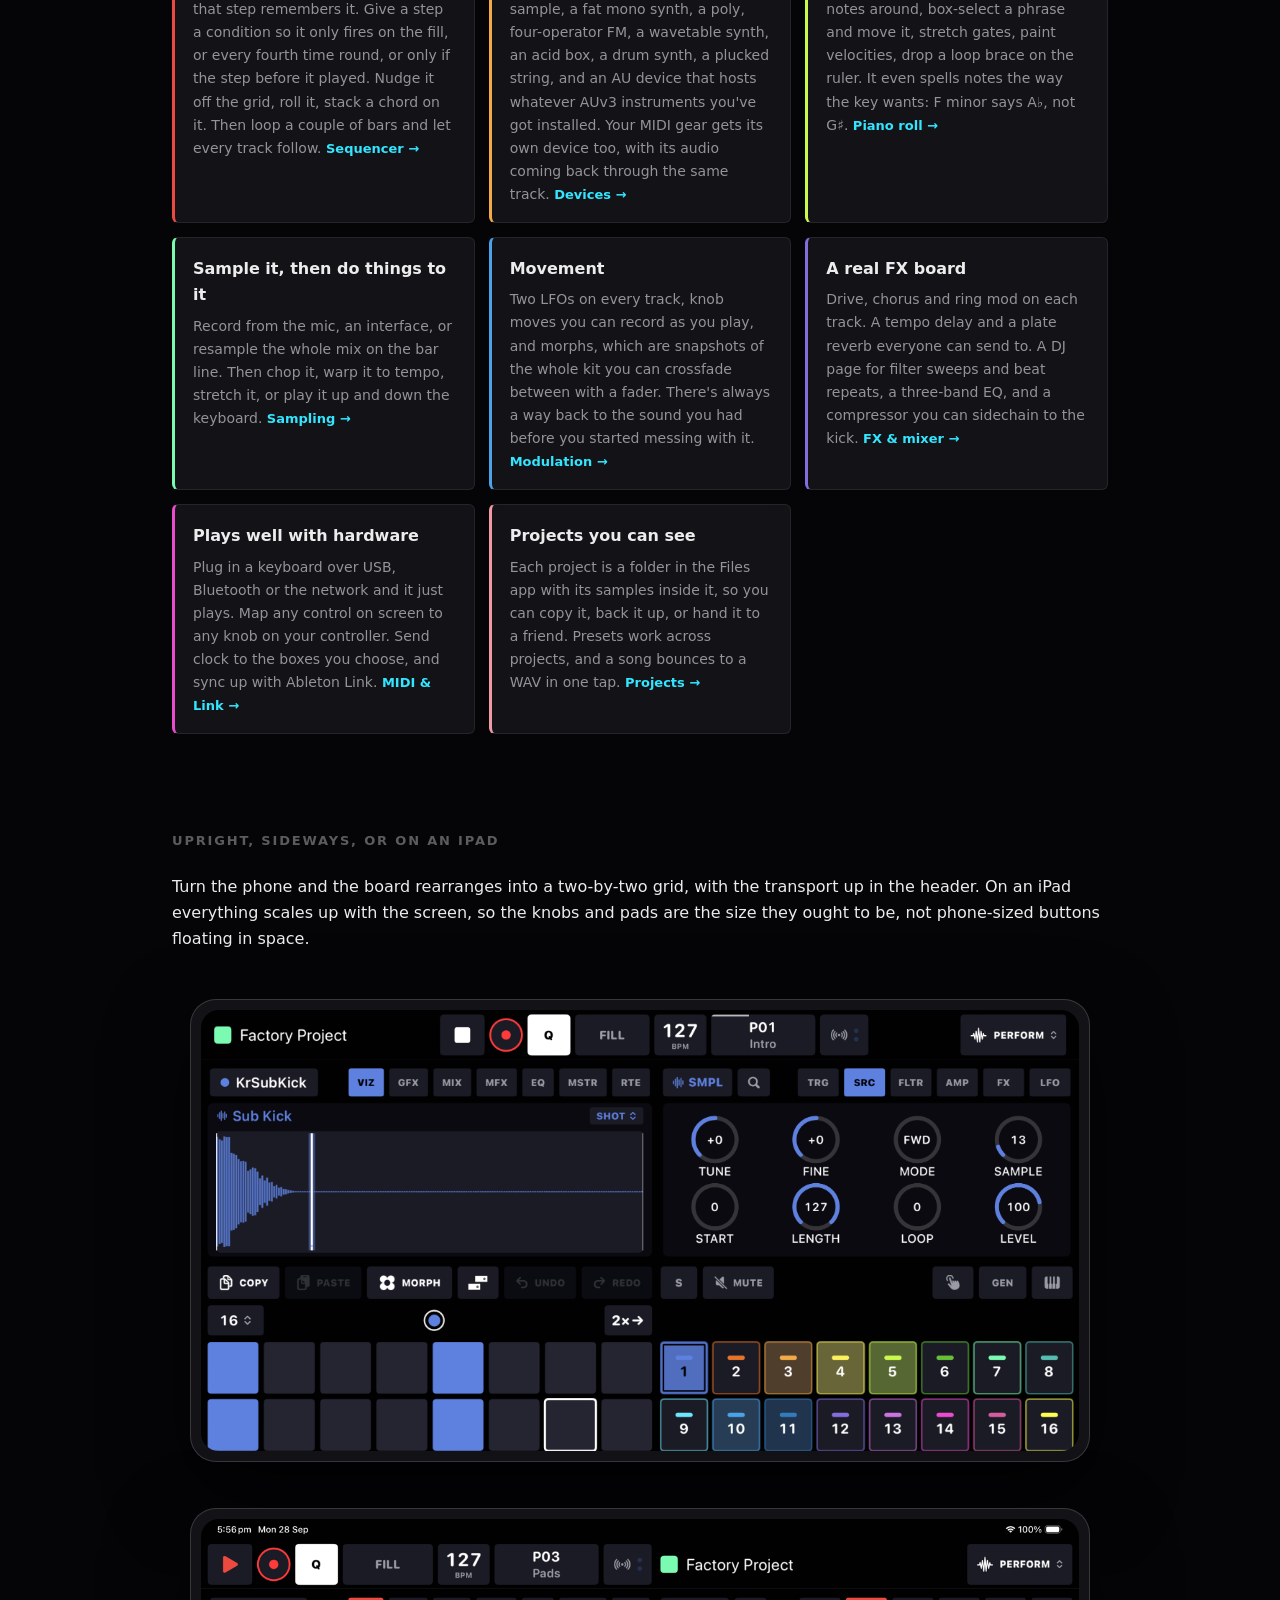
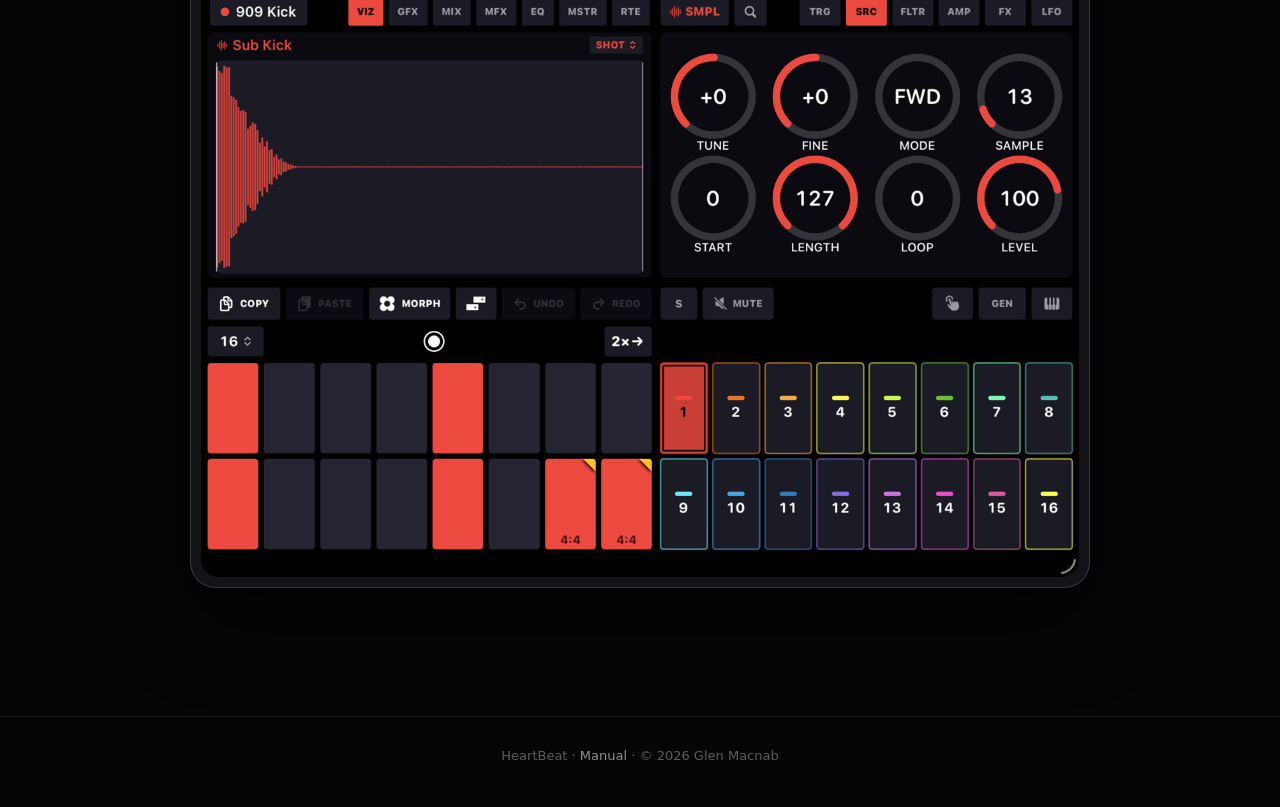
==== commit 8588230f: "The website gets a human rewrite, full feature coverage and fresh screenshots Every page of the manu" ====
--- a/index.html
+++ b/index.html
@@ -4,7 +4,7 @@
 <meta charset="utf-8">
 <meta name="viewport" content="width=device-width, initial-scale=1">
 <title>HeartBeat · a groovebox in your pocket</title>
-<meta name="description" content="HeartBeat is a groovebox-style sequencer, sampler and synth studio for iPhone: 16 tracks, parameter locks, trig conditions, a piano roll, live sampling and a full FX board.">
+<meta name="description" content="HeartBeat is a groovebox for iPhone and iPad: a 16-track step sequencer with parameter locks and trig conditions, samplers, synths, hosted AU plugins, a piano roll, live sampling and a proper FX board.">
 <link rel="stylesheet" href="style.css">
 </head>
 <body>
@@ -21,9 +21,11 @@
 <section class="hero">
   <h1>A groovebox that fits<br>in your <span class="beat">pocket.</span></h1>
   <p class="tagline">
-    HeartBeat is a 16-track sequencer, sampler and synth studio for iPhone  -
-    built for hands-on pattern writing: parameter locks, trig conditions,
-    live sampling and a board full of devices. Upright or on its side.
+    HeartBeat is a 16-track step sequencer for iPhone and iPad, with samplers,
+    synths and a place for your hardware all living on the same grid. If
+    you've ever written a beat on an Elektron box, your thumbs already know
+    how it works. If you haven't, it's a step grid where every step can be
+    its own little world.
   </p>
   <div class="cta-row">
     <span class="badge-soon"><span class="dot"></span>Coming soon to the App&nbsp;Store</span>
@@ -39,70 +41,79 @@
   <h2>What's on board</h2>
   <div class="feature-grid">
     <div class="feature" style="--accent:var(--t0)">
-      <h3>Groovebox sequencing</h3>
-      <p>Parameter locks on every knob, trig conditions, retrigs, micro-timing
-      and six-voice chords - per step, per track. Loop any section and every
-      track follows in musical time.
+      <h3>Sequencing the groovebox way</h3>
+      <p>Hold a step and turn a knob, and that step remembers it. Give a step a
+      condition so it only fires on the fill, or every fourth time round, or
+      only if the step before it played. Nudge it off the grid, roll it, stack
+      a chord on it. Then loop a couple of bars and let every track follow.
       <a href="manual/sequencer.html">Sequencer →</a></p>
     </div>
     <div class="feature" style="--accent:var(--t2)">
-      <h3>A board full of devices</h3>
-      <p>Six sampler modes - one-shot, repitch, warp, stretch, slice, grid  -
-      plus a two-oscillator mono synth with sync and cross-mod, poly, FM,
-      wavetable and acid synths, a drum synthesizer, a plucked string, and an
-      AU device that hosts any AUv3 instrument on the phone.
+      <h3>Ten devices for sixteen tracks</h3>
+      <p>A sampler with six ways of playing a sample, a fat mono synth, a poly,
+      four-operator FM, a wavetable synth, an acid box, a drum synth, a plucked
+      string, and an AU device that hosts whatever AUv3 instruments you've got
+      installed. Your MIDI gear gets its own device too, with its audio coming
+      back through the same track.
       <a href="manual/devices.html">Devices →</a></p>
     </div>
     <div class="feature" style="--accent:var(--t4)">
-      <h3>Piano roll editing</h3>
-      <p>A full note editor over the same trigs: marquee selection,
-      group drag, per-voice gates, triplet grids, loop braces on the ruler
-      and its own undo stack.
+      <h3>A piano roll when you want one</h3>
+      <p>Same trigs, different view. Drag notes around, box-select a phrase and
+      move it, stretch gates, paint velocities, drop a loop brace on the ruler.
+      It even spells notes the way the key wants: F minor says A♭, not G♯.
       <a href="manual/piano-roll.html">Piano roll →</a></p>
     </div>
     <div class="feature" style="--accent:var(--t6)">
-      <h3>Live sampling</h3>
-      <p>Record from mic, input or resample the master - then slice it, warp it
-      to tempo, or play it chromatically.
+      <h3>Sample it, then do things to it</h3>
+      <p>Record from the mic, an interface, or resample the whole mix on the bar
+      line. Then chop it, warp it to tempo, stretch it, or play it up and down
+      the keyboard.
       <a href="manual/sampling.html">Sampling →</a></p>
     </div>
     <div class="feature" style="--accent:var(--t9)">
-      <h3>LFOs, lanes &amp; morphs</h3>
-      <p>Tempo-synced LFOs on any knob, recordable automation lanes, and A/B
-      scene morphing you can ride live - with an ORIGINAL pad that always
-      remembers the sound you built by hand.
+      <h3>Movement</h3>
+      <p>Two LFOs on every track, knob moves you can record as you play, and
+      morphs, which are snapshots of the whole kit you can crossfade between
+      with a fader. There's always a way back to the sound you had before you
+      started messing with it.
       <a href="manual/modulation.html">Modulation →</a></p>
     </div>
     <div class="feature" style="--accent:var(--t11)">
-      <h3>A full FX board</h3>
-      <p>Per-track drive, chorus and ring-mod; shared delay and reverb; DJ FX,
-      EQ, compression and a master chain.
+      <h3>A real FX board</h3>
+      <p>Drive, chorus and ring mod on each track. A tempo delay and a plate
+      reverb everyone can send to. A DJ page for filter sweeps and beat repeats,
+      a three-band EQ, and a compressor you can sidechain to the kick.
       <a href="manual/fx-mixer.html">FX &amp; mixer →</a></p>
     </div>
     <div class="feature" style="--accent:var(--t13)">
-      <h3>MIDI everything</h3>
-      <p>Plug keyboards straight in over USB, Bluetooth or the network, learn
-      any control from any controller, route every track to hardware or to
-      another track, and stream each track to Ableton Link.
+      <h3>Plays well with hardware</h3>
+      <p>Plug in a keyboard over USB, Bluetooth or the network and it just
+      plays. Map any control on screen to any knob on your controller. Send
+      clock to the boxes you choose, and sync up with Ableton Link.
       <a href="manual/midi-link.html">MIDI &amp; Link →</a></p>
     </div>
     <div class="feature" style="--accent:var(--t15)">
-      <h3>Projects that travel</h3>
-      <p>Self-contained project folders you can see in the Files app and in
-      iCloud Drive, sound presets, a factory project to start from, and a
-      one-tap song export to WAV.
+      <h3>Projects you can see</h3>
+      <p>Each project is a folder in the Files app with its samples inside it,
+      so you can copy it, back it up, or hand it to a friend. Presets work
+      across projects, and a song bounces to a WAV in one tap.
       <a href="manual/projects.html">Projects →</a></p>
     </div>
   </div>
 </section>
 
 <section class="section">
-  <h2>Upright or on its side</h2>
-  <p class="tagline">Turn the phone and the board becomes a two-by-two grid:
-  transport in the header, the display beside the knobs, the steps beside the
-  track pads - every control at full size.</p>
+  <h2>Upright, sideways, or on an iPad</h2>
+  <p class="tagline">Turn the phone and the board rearranges into a two-by-two
+  grid, with the transport up in the header. On an iPad everything scales up
+  with the screen, so the knobs and pads are the size they ought to be, not
+  phone-sized buttons floating in space.</p>
   <div class="phone wide">
     <img src="assets/shot-landscape.png" alt="HeartBeat's Perform screen in landscape: the transport in the header, the waveform display beside the knob page, and the step grid beside the track pads" width="2442" height="1227">
+  </div>
+  <div class="phone wide">
+    <img src="assets/shot-ipad-landscape.png" alt="HeartBeat on an iPad in landscape: the same two-by-two board, scaled up" width="1376" height="1032">
   </div>
 </section>
 
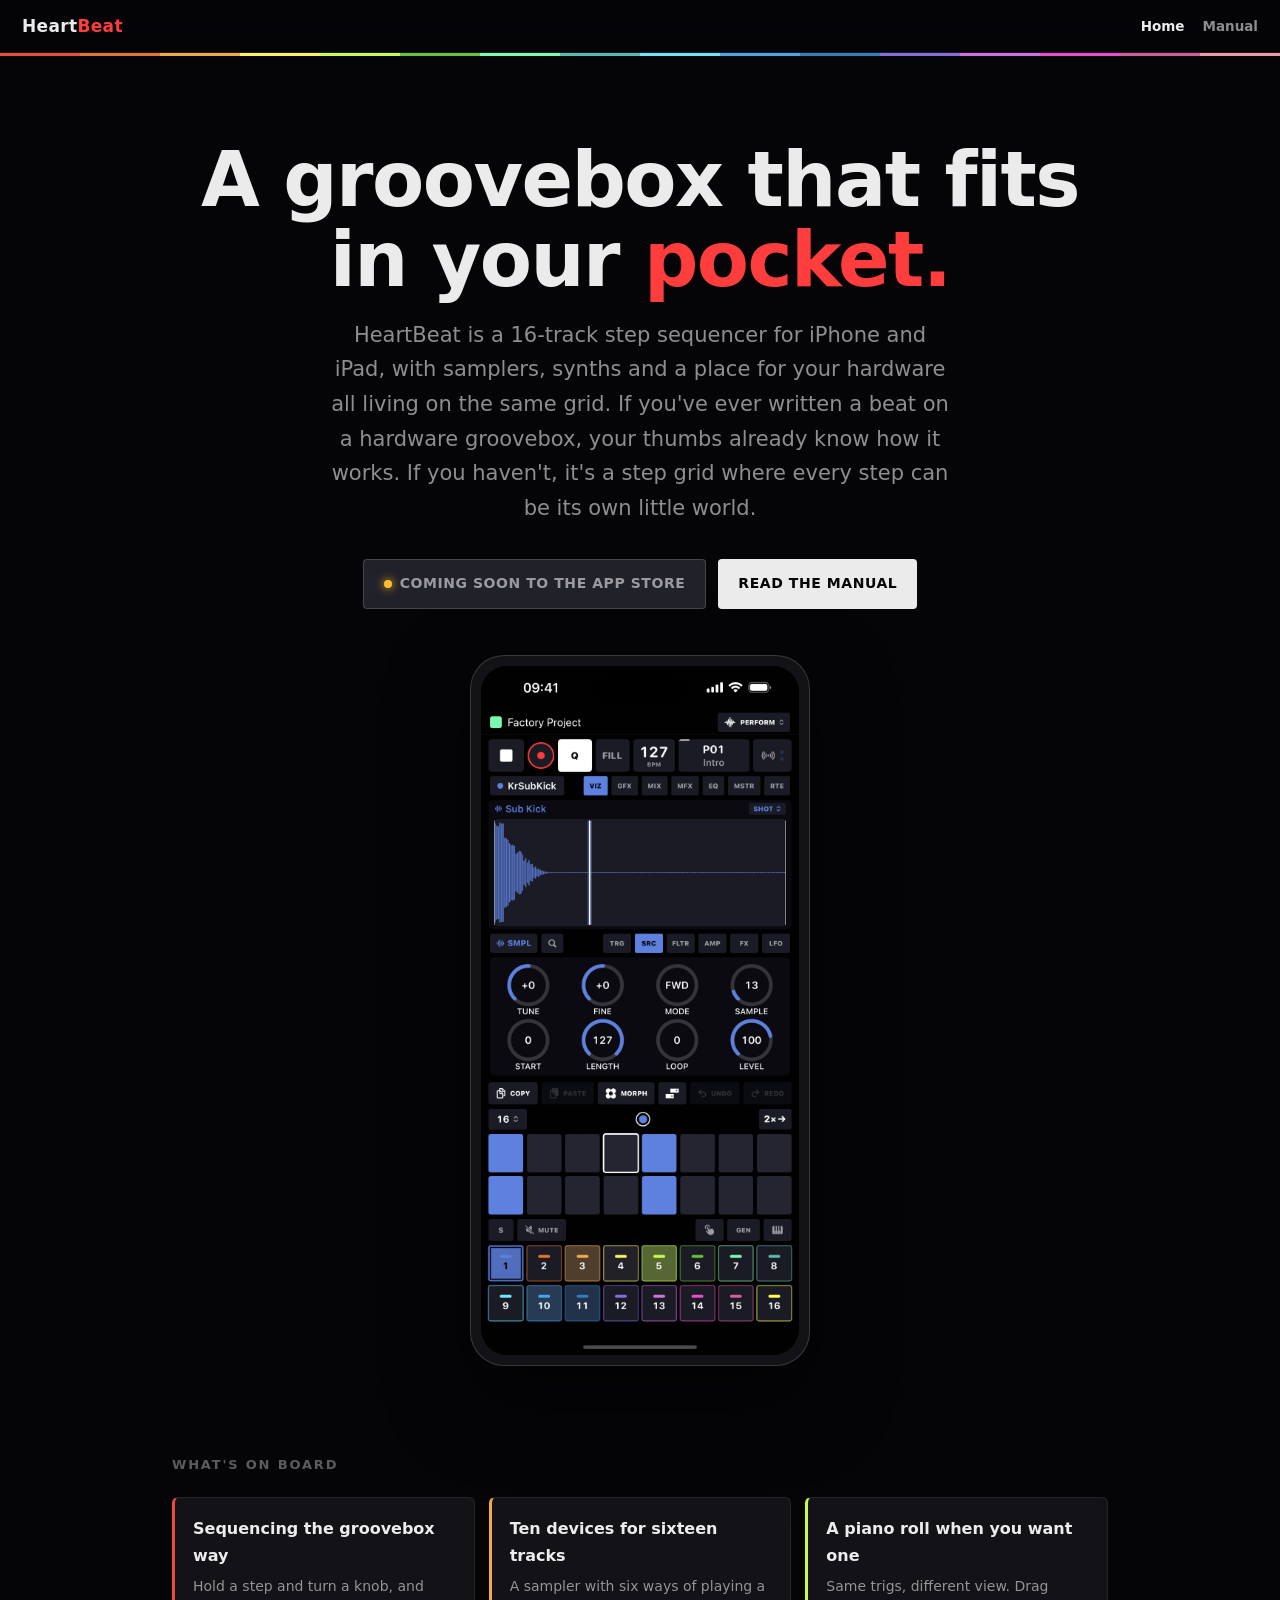
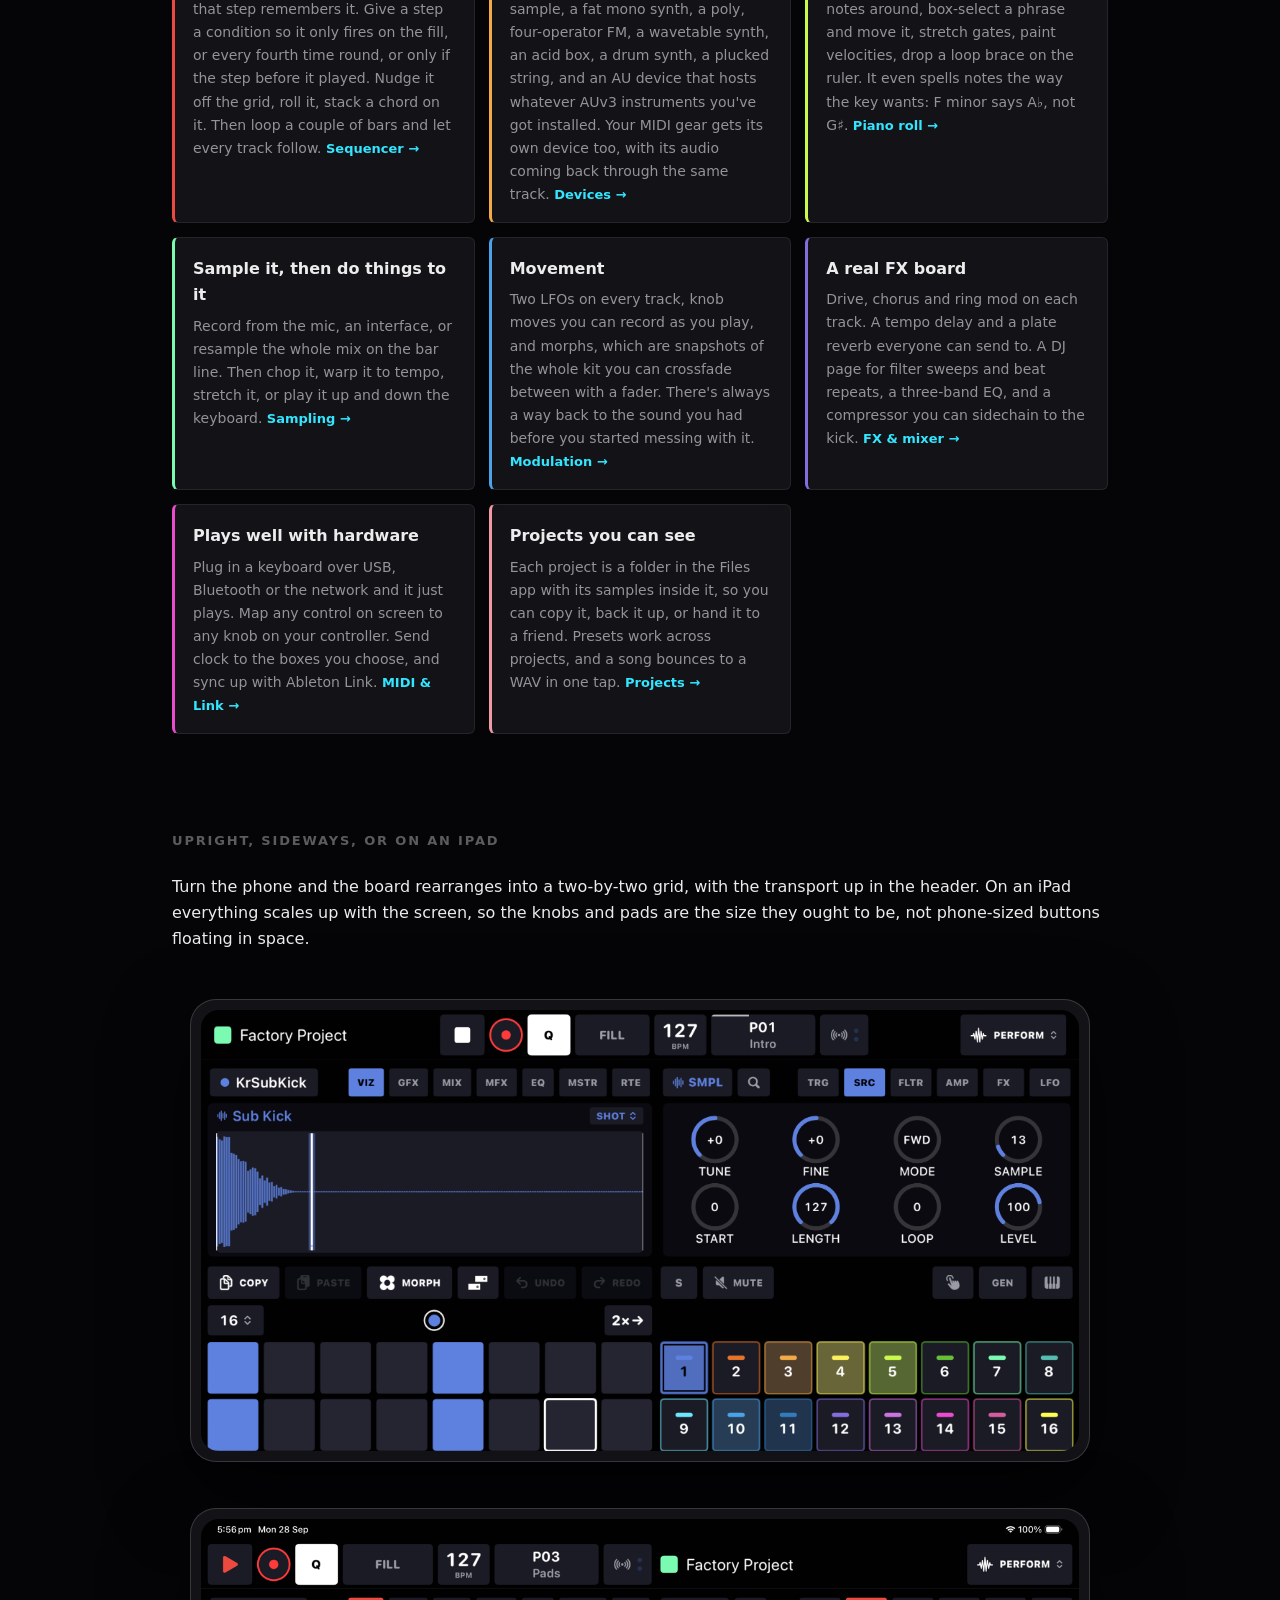
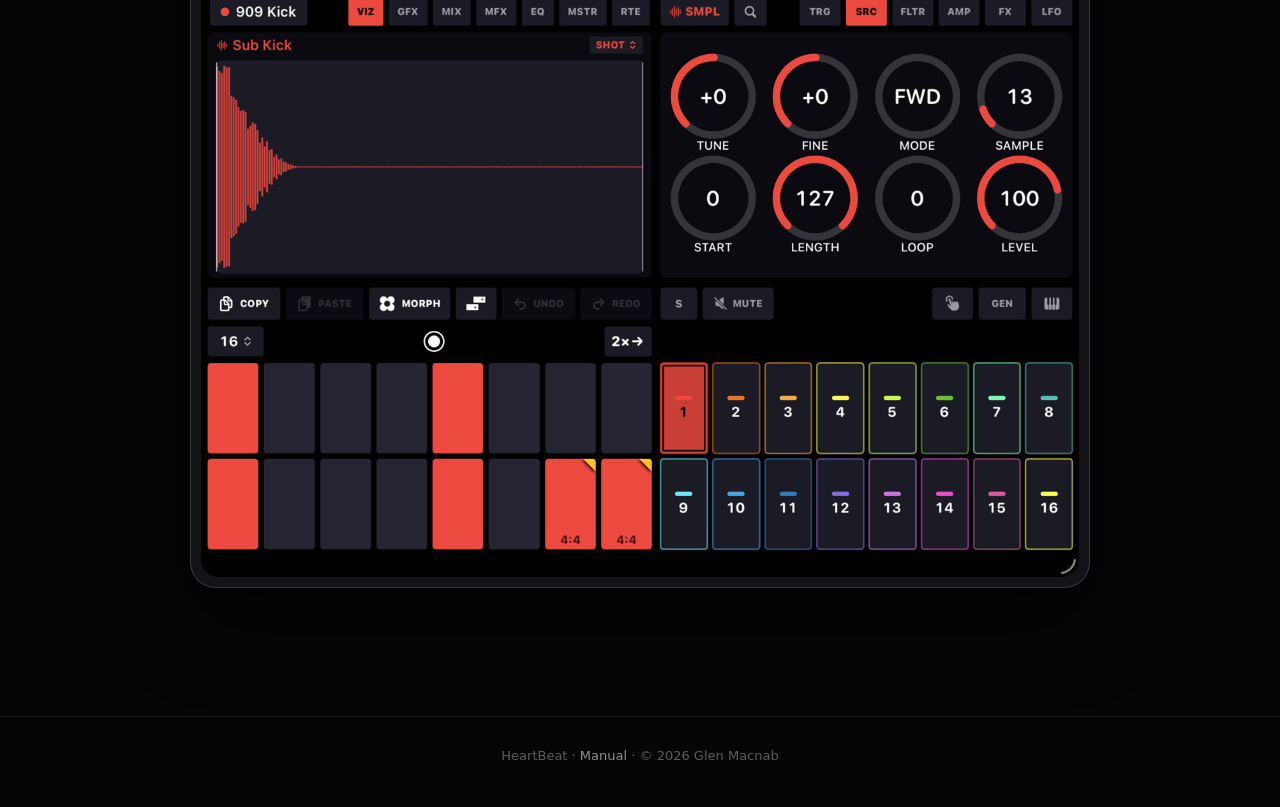
==== commit 1809ef78: "The website names no other makers Elektron, Digitakt, Push, Ableton Live, the 808 and 909 and Plaits" ====
--- a/index.html
+++ b/index.html
@@ -23,9 +23,9 @@
   <p class="tagline">
     HeartBeat is a 16-track step sequencer for iPhone and iPad, with samplers,
     synths and a place for your hardware all living on the same grid. If
-    you've ever written a beat on an Elektron box, your thumbs already know
-    how it works. If you haven't, it's a step grid where every step can be
-    its own little world.
+    you've ever written a beat on a hardware groovebox, your thumbs already
+    know how it works. If you haven't, it's a step grid where every step can
+    be its own little world.
   </p>
   <div class="cta-row">
     <span class="badge-soon"><span class="dot"></span>Coming soon to the App&nbsp;Store</span>
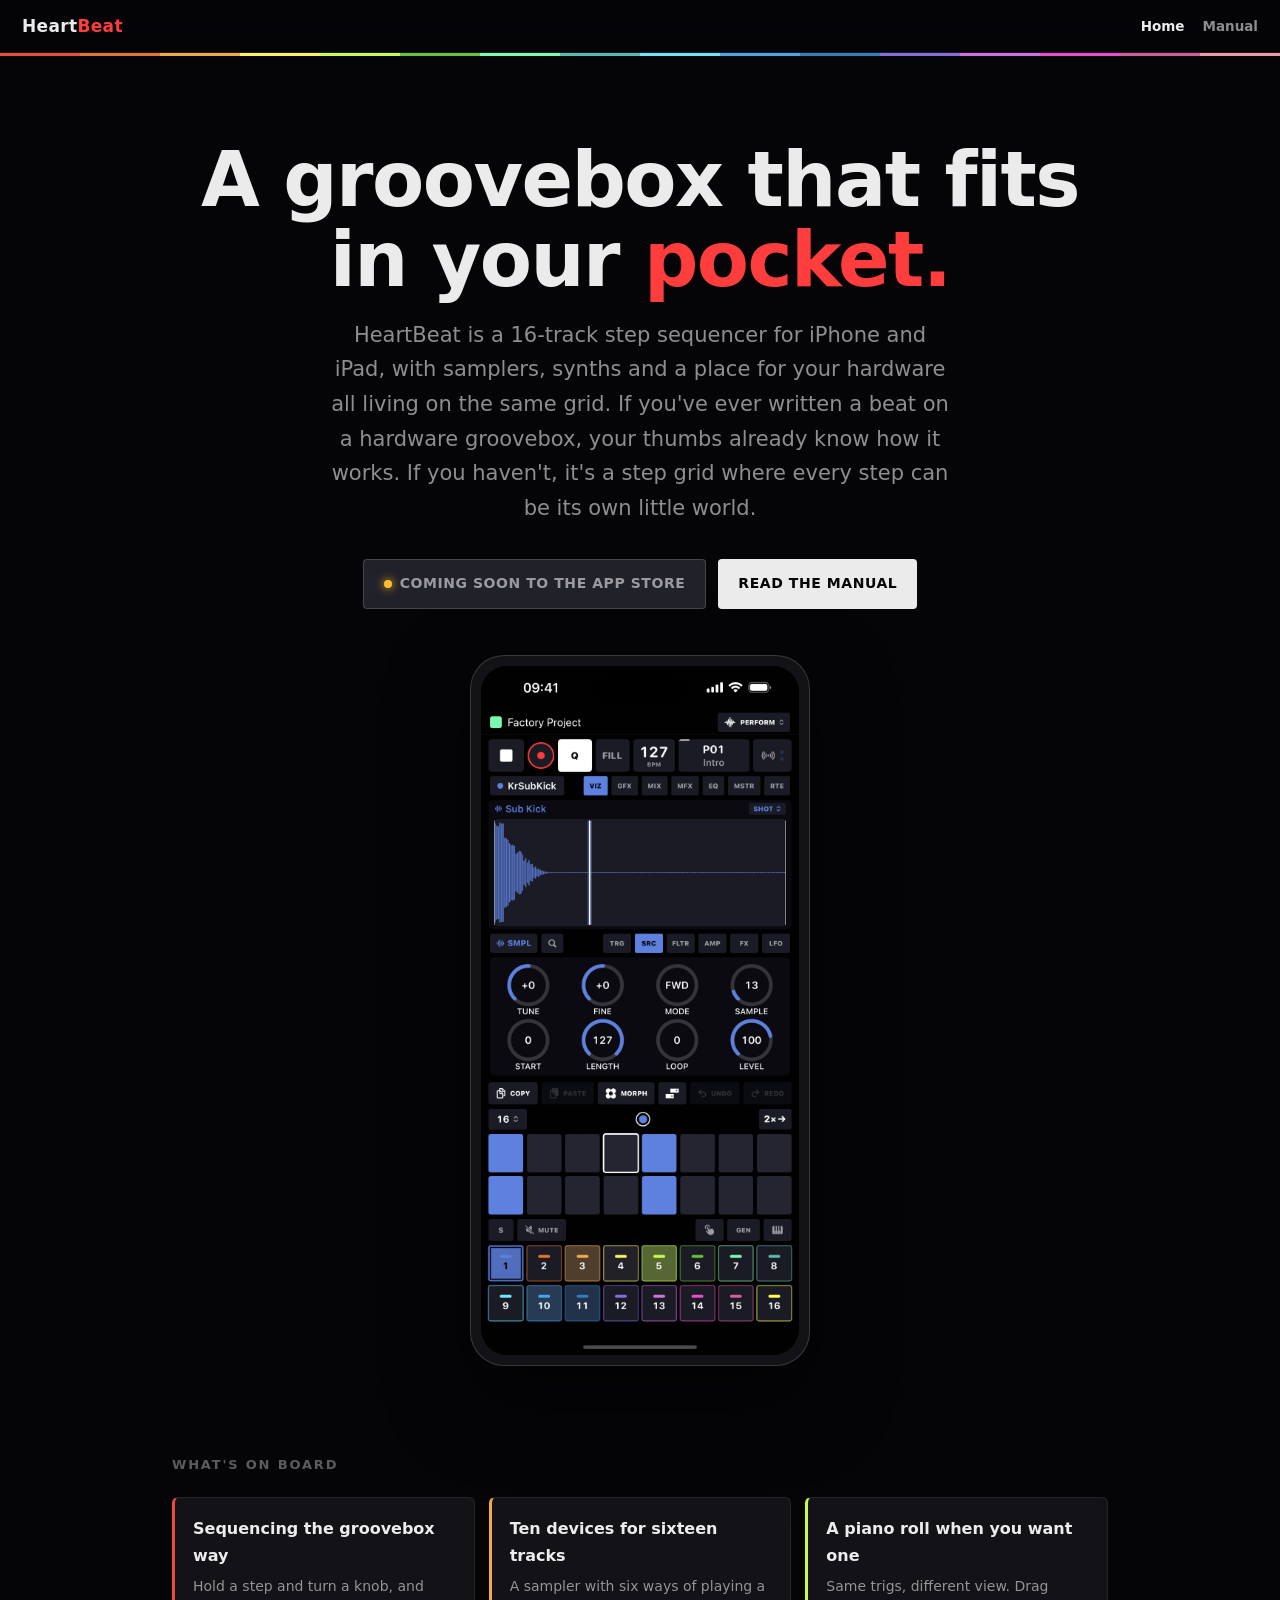
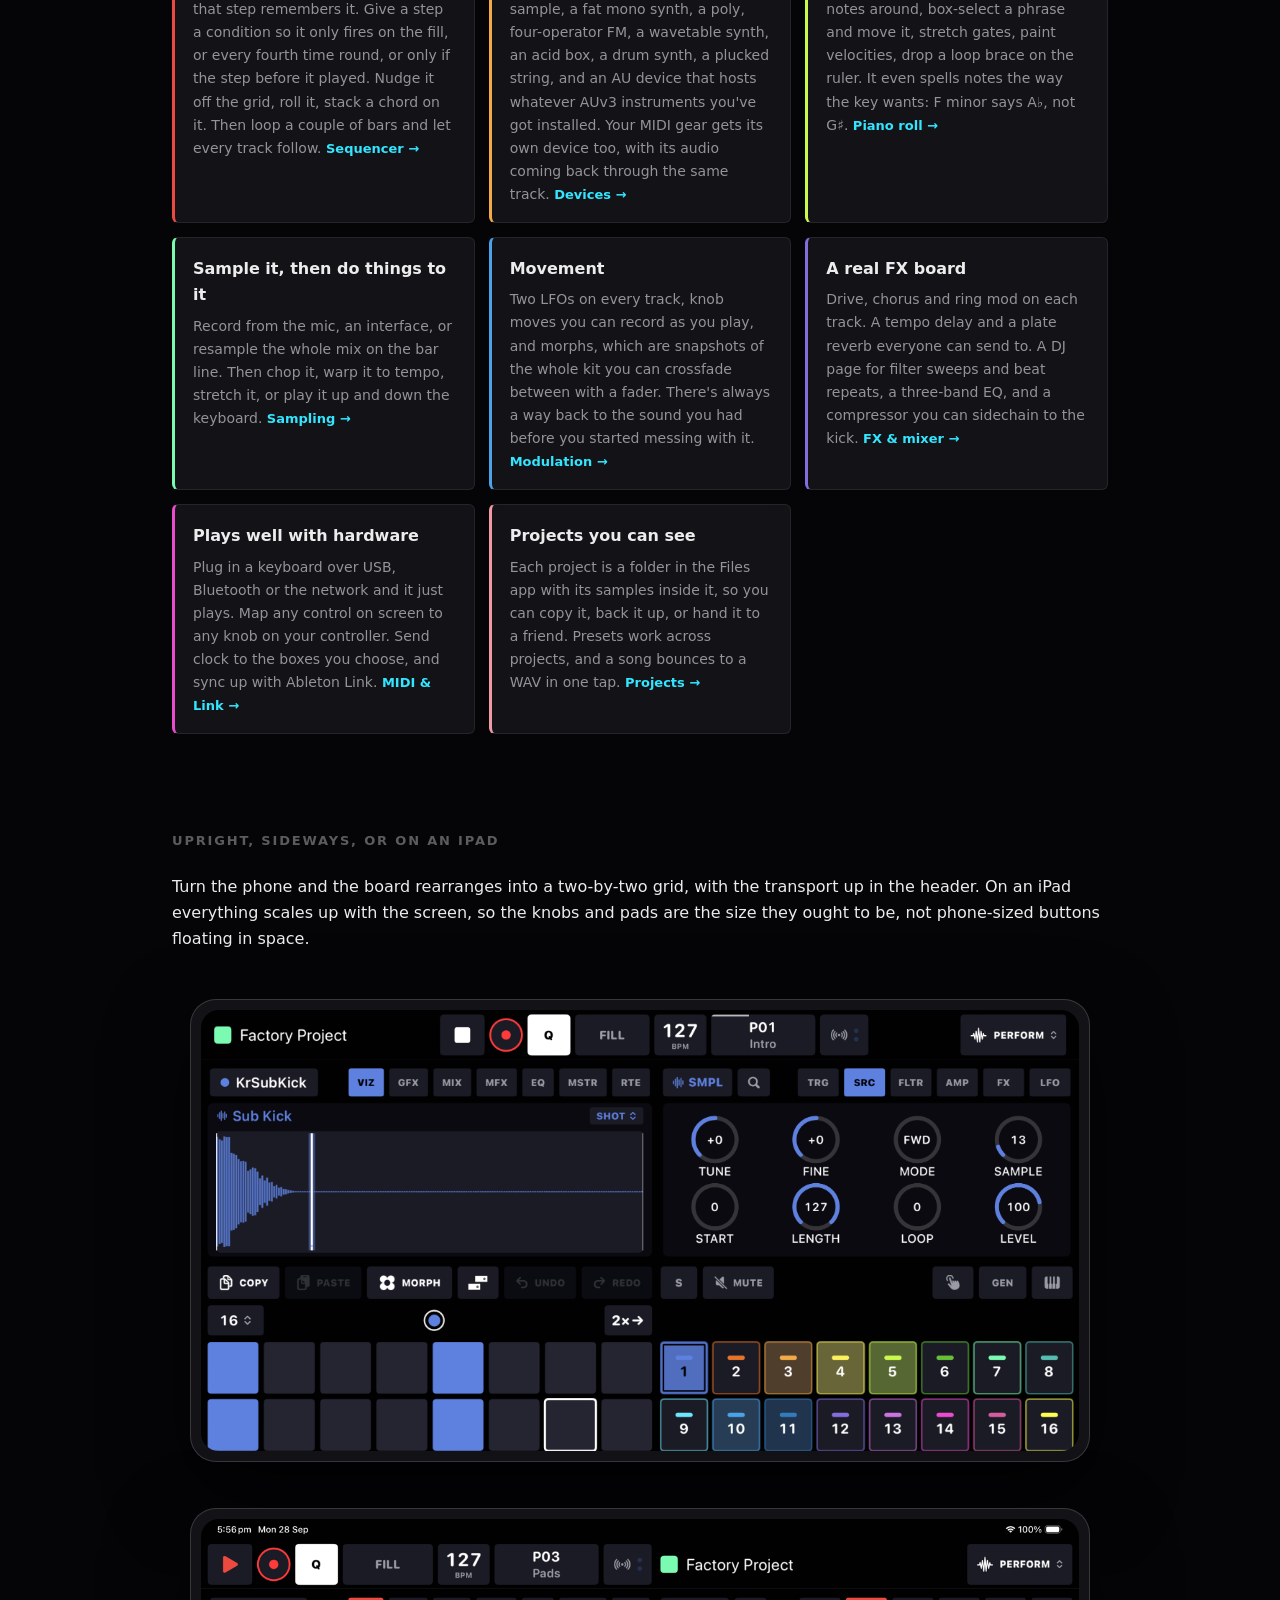
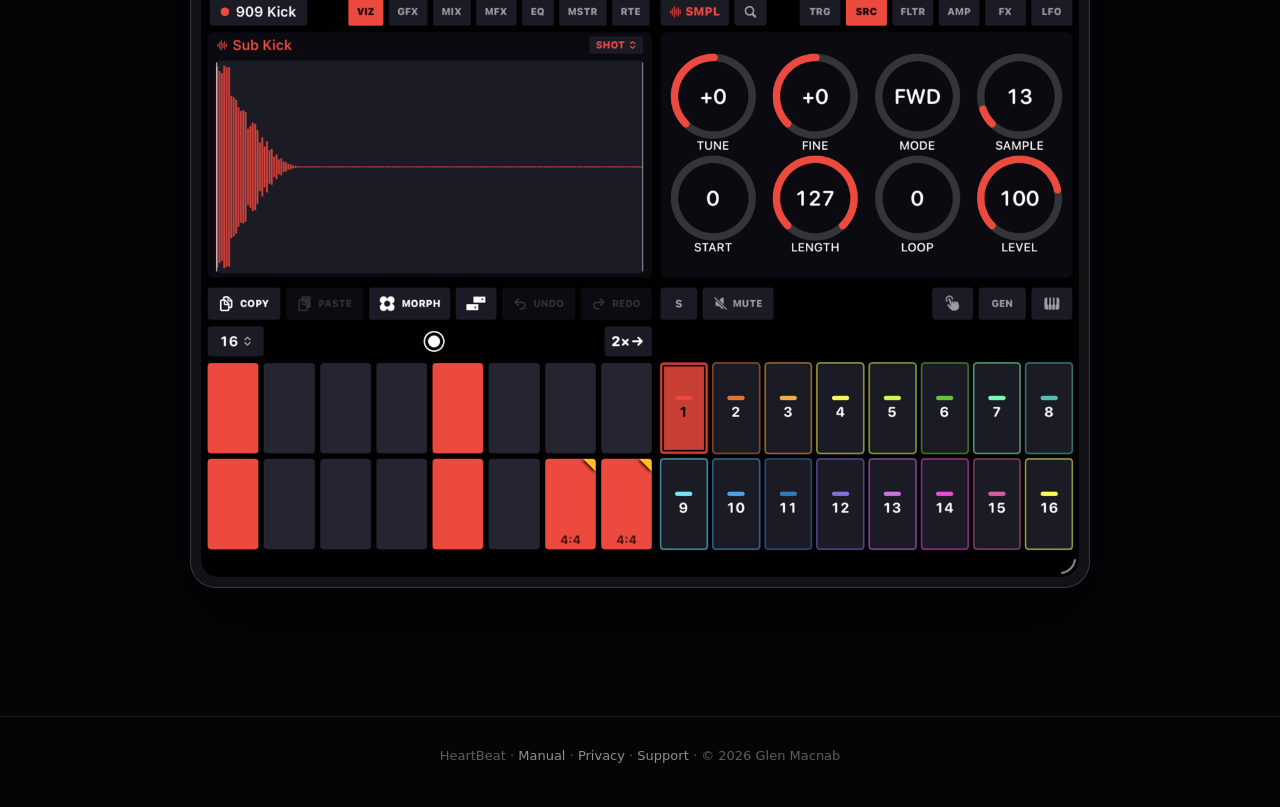
==== commit 065563ce: "Launch prep: privacy and support pages, an Acknowledgements screen, accessibility labels, store asse" ====
--- a/index.html
+++ b/index.html
@@ -118,7 +118,7 @@
 </section>
 
 <footer>
-  HeartBeat · <a href="manual/index.html">Manual</a> · © 2026 Glen Macnab
+  HeartBeat · <a href="manual/index.html">Manual</a> · <a href="privacy.html">Privacy</a> · <a href="support.html">Support</a> · © 2026 Glen Macnab
 </footer>
 
 </body>
